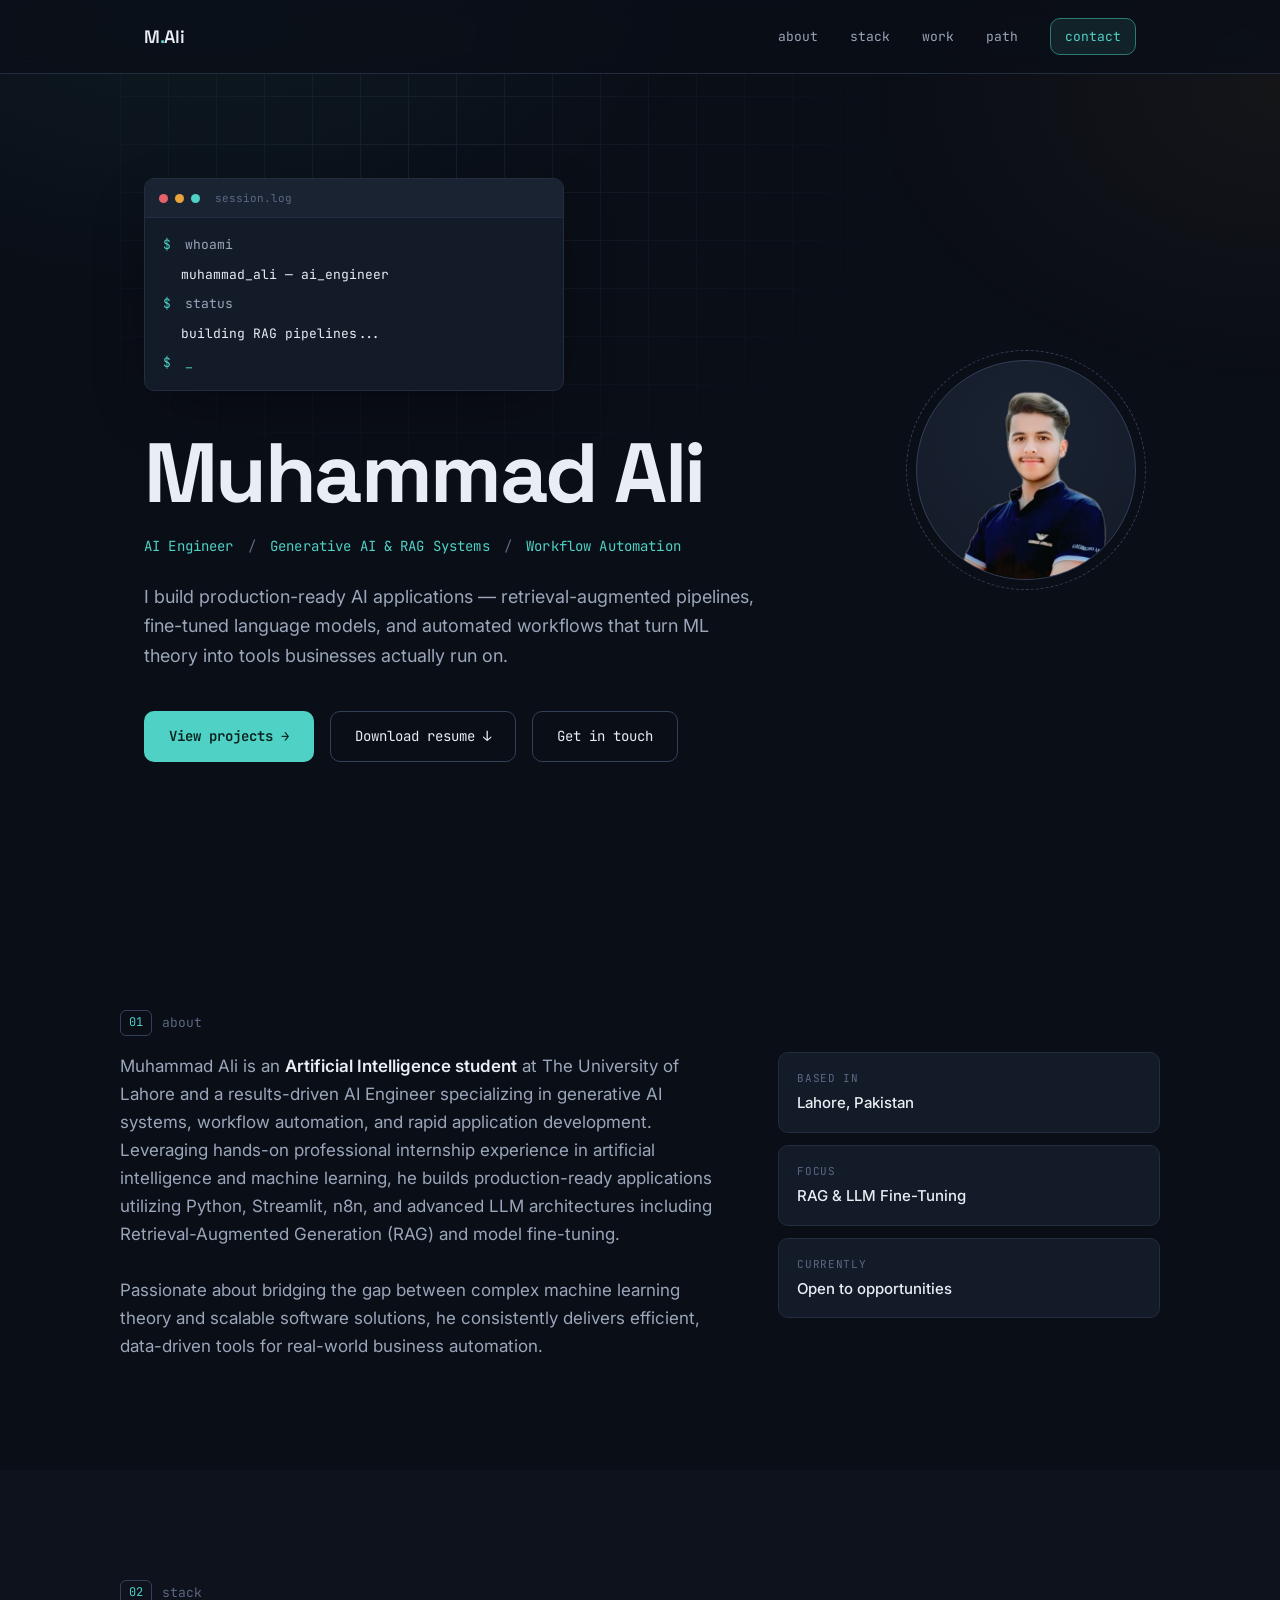
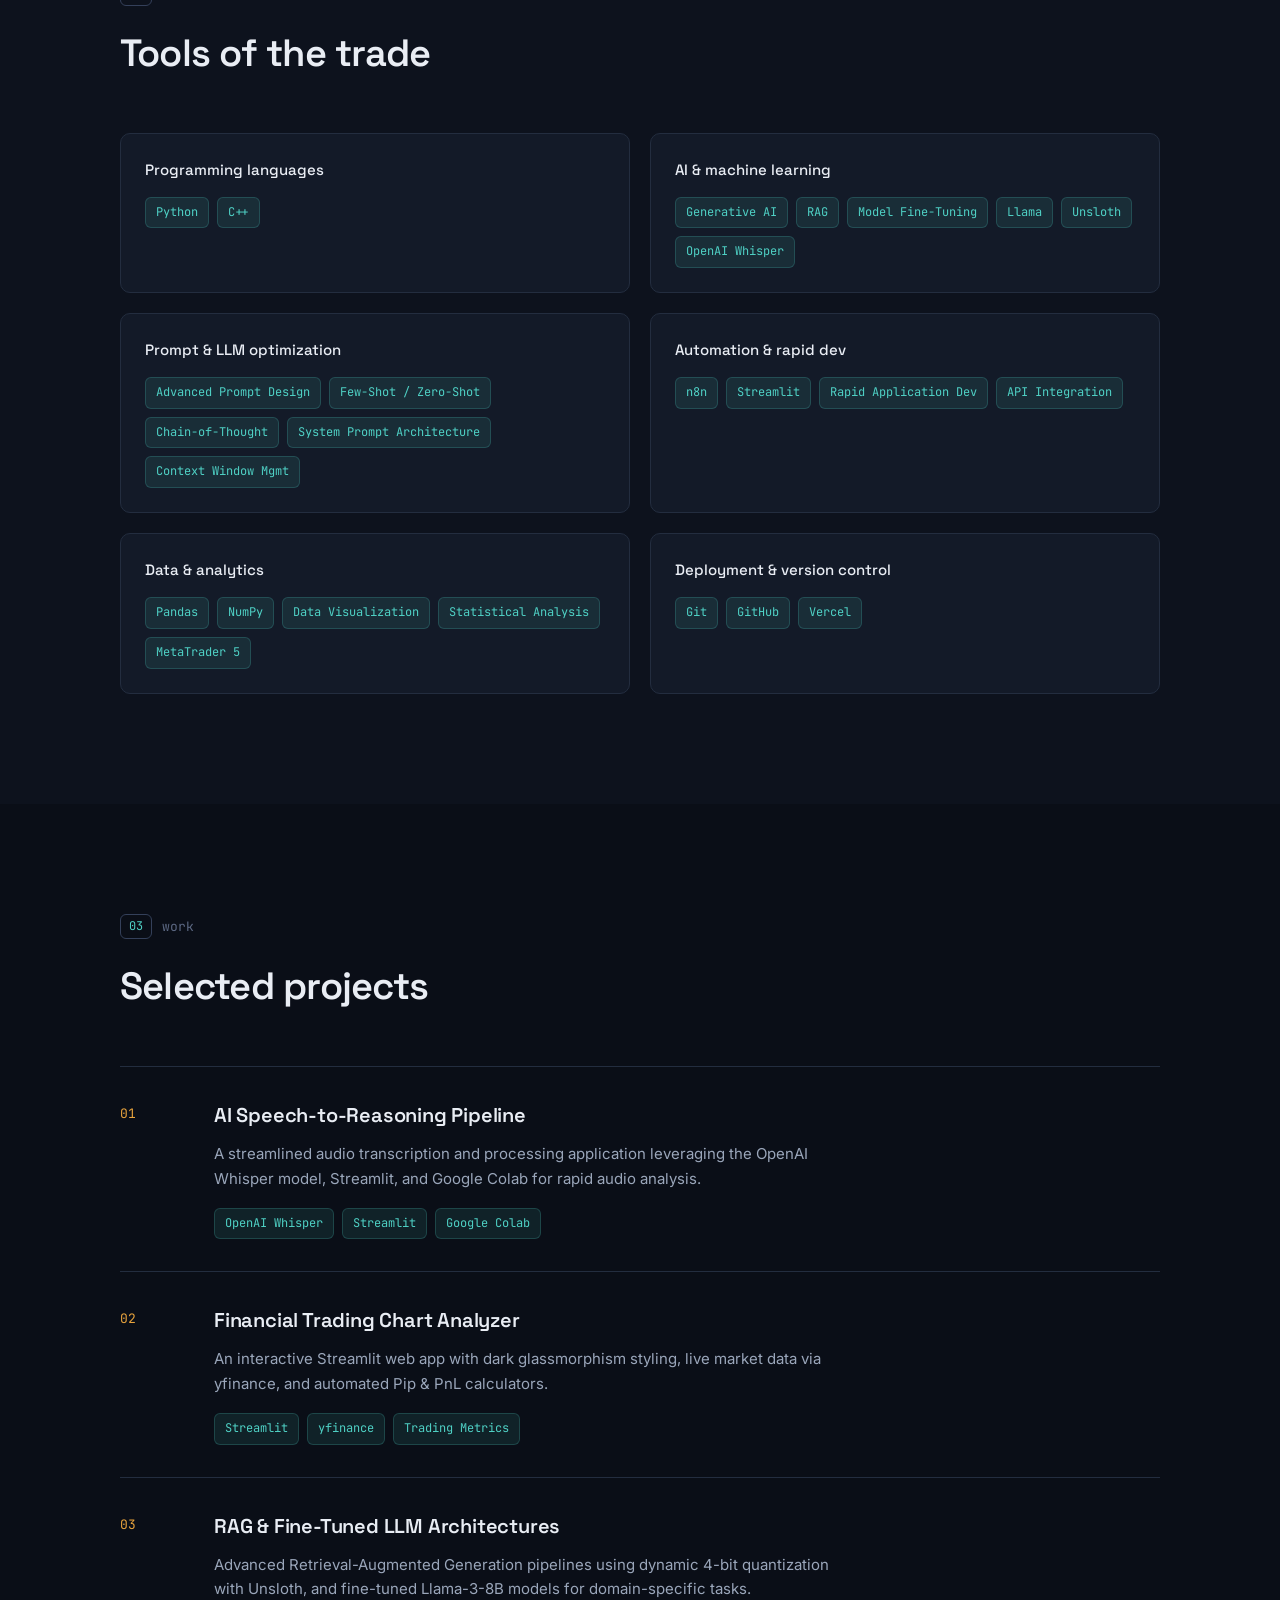
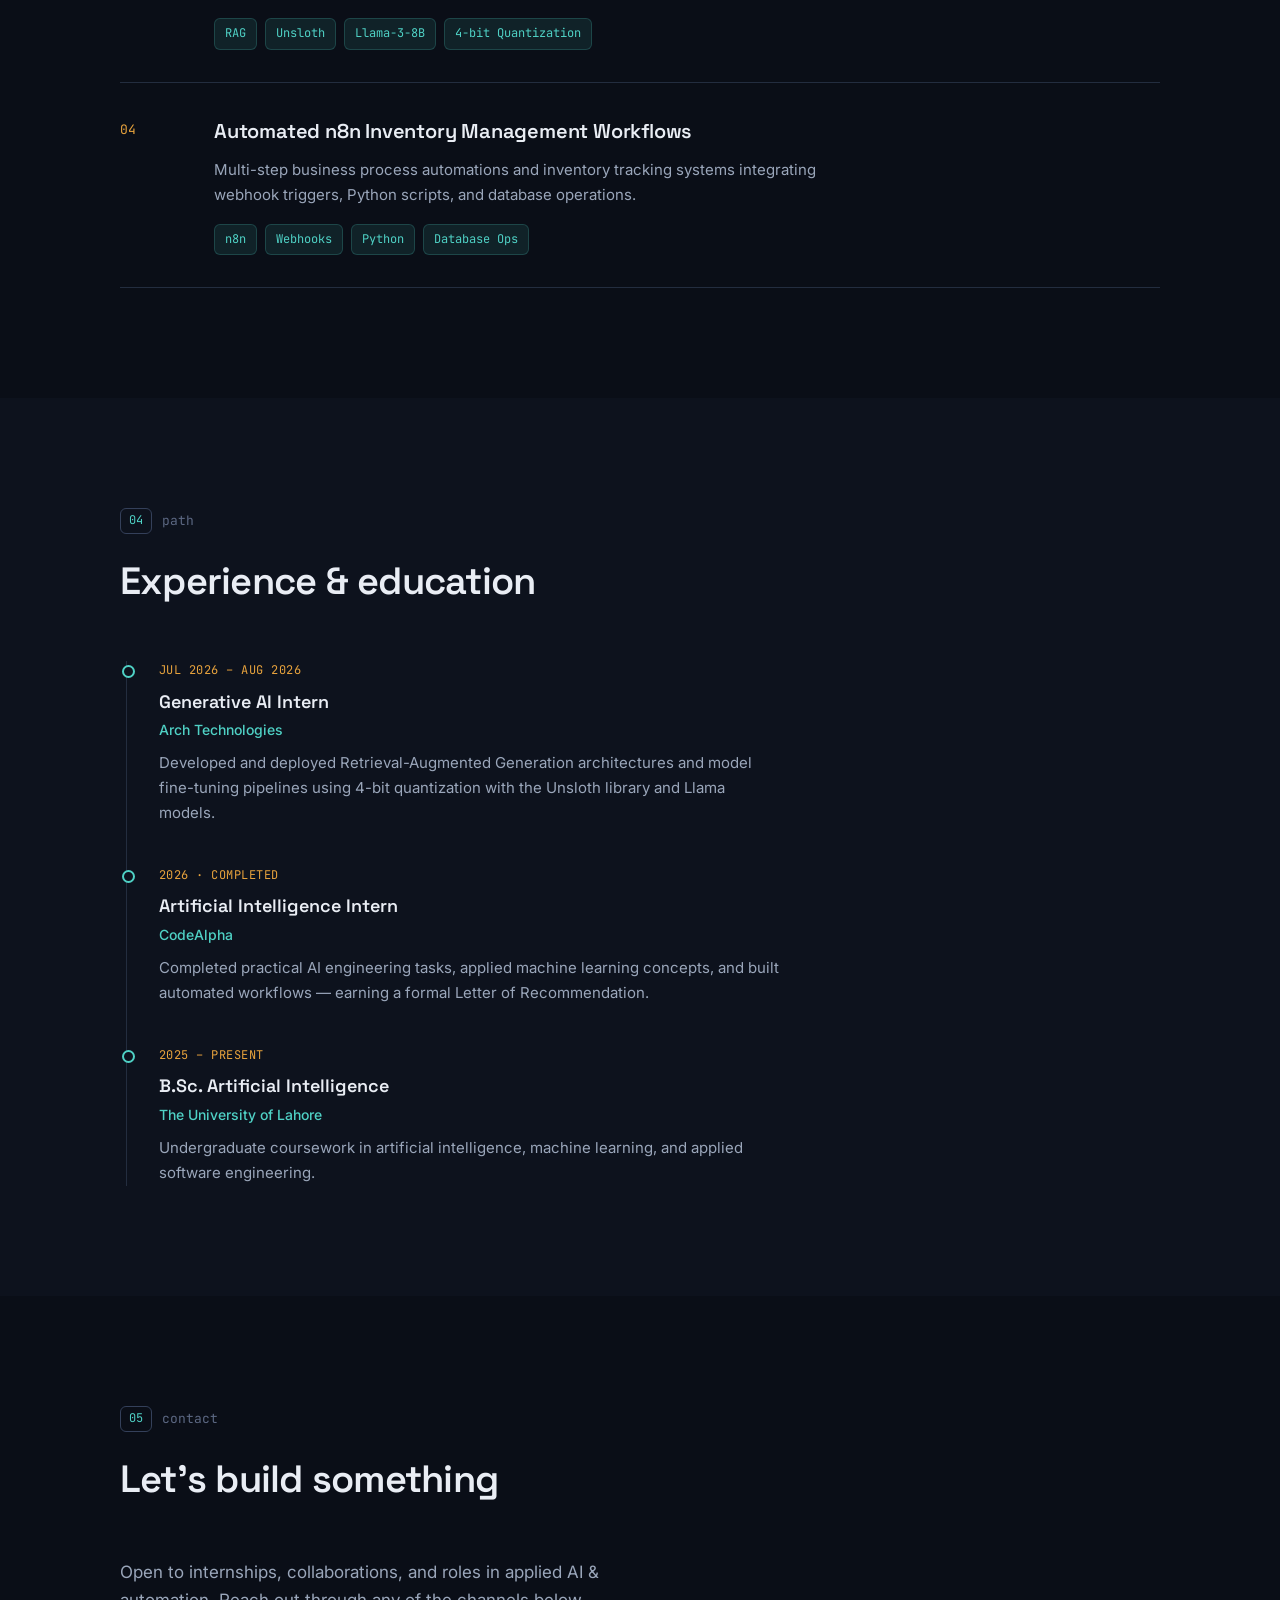
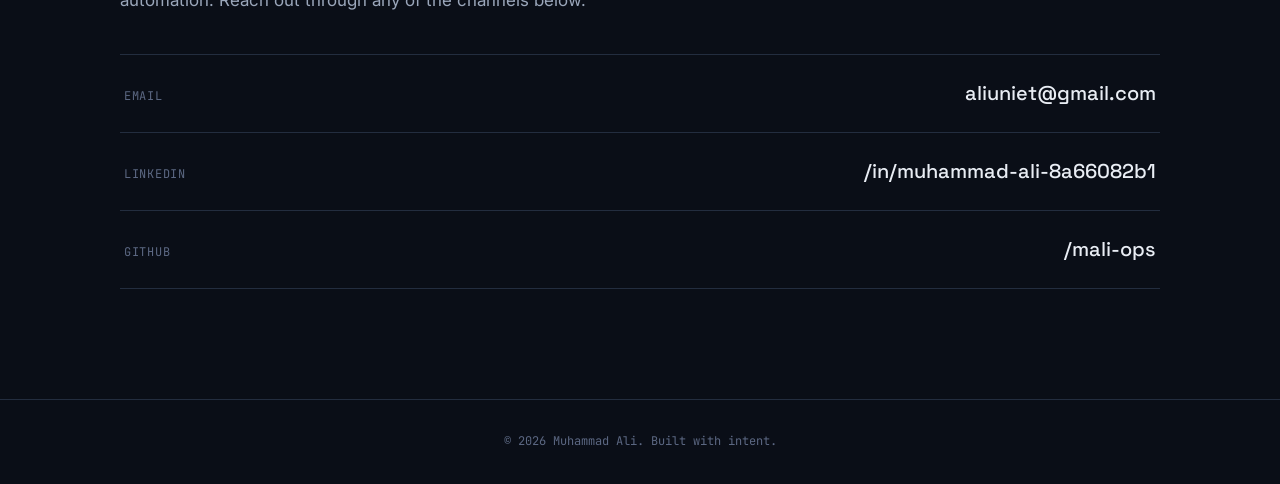
==== index.html @ b1010c7b "Add files via upload" ====
<!DOCTYPE html>
<html lang="en">
<head>
<meta charset="UTF-8">
<meta name="viewport" content="width=device-width, initial-scale=1.0">
<title>Muhammad Ali — AI Engineer</title>
<meta name="description" content="Muhammad Ali — AI Engineer specializing in Generative AI, RAG systems, and workflow automation.">
<link rel="preconnect" href="https://fonts.googleapis.com">
<link rel="preconnect" href="https://fonts.gstatic.com" crossorigin>
<link href="https://fonts.googleapis.com/css2?family=Space+Grotesk:wght@400;500;600;700&family=JetBrains+Mono:wght@400;500;600&family=Inter:wght@400;500;600&display=swap" rel="stylesheet">
<link rel="stylesheet" href="style.css">
</head>
<body>

<div class="grain"></div>

<nav id="navbar">
  <div class="nav-inner">
    <a href="#home" class="nav-logo">M<span class="dot">.</span>Ali</a>
    <div class="nav-links">
      <a href="#about">about</a>
      <a href="#stack">stack</a>
      <a href="#work">work</a>
      <a href="#path">path</a>
      <a href="#contact" class="nav-cta">contact</a>
    </div>
    <button class="nav-toggle" id="navToggle" aria-label="Toggle menu" aria-expanded="false">
      <span></span><span></span><span></span>
    </button>
  </div>
</nav>

<main>

  <!-- HERO -->
  <section id="home" class="hero">
    <div class="hero-grid"></div>
    <div class="hero-inner">
      <div class="hero-top">
        <div class="hero-text">
          <div class="terminal-block">
            <div class="terminal-bar">
              <span class="tdot r"></span><span class="tdot y"></span><span class="tdot g"></span>
              <span class="terminal-title">session.log</span>
            </div>
            <div class="terminal-body">
              <p><span class="prompt">$</span> whoami</p>
              <p class="output">muhammad_ali — ai_engineer</p>
              <p><span class="prompt">$</span> status</p>
              <p class="output typed" id="typedLine"></p>
              <p class="cursor-line"><span class="prompt">$</span> <span class="blink">_</span></p>
            </div>
          </div>

          <h1 class="hero-title">
            Muhammad Ali
          </h1>
          <p class="hero-role">AI Engineer <span class="sep">/</span> Generative AI &amp; RAG Systems <span class="sep">/</span> Workflow Automation</p>
          <p class="hero-desc">I build production-ready AI applications — retrieval-augmented pipelines, fine-tuned language models, and automated workflows that turn ML theory into tools businesses actually run on.</p>

          <div class="hero-actions">
            <a href="#work" class="btn btn-primary">View projects <span class="arrow">→</span></a>
            <a href="assets/resume.pdf" class="btn btn-ghost" download>Download resume <span class="arrow">↓</span></a>
            <a href="#contact" class="btn btn-ghost">Get in touch</a>
          </div>
        </div>

        <div class="hero-photo-wrap">
          <div class="hero-photo">
            <img src="assets/photo.png" alt="Muhammad Ali" onerror="this.parentElement.classList.add('photo-fallback')">
            <span class="initials">MA</span>
          </div>
          <span class="photo-ring"></span>
        </div>
      </div>
    </div>
  </section>

  <!-- ABOUT -->
  <section id="about" class="section">
    <div class="section-inner">
      <div class="eyebrow"><span class="eyebrow-mark">01</span> about</div>
      <div class="about-grid">
        <p class="about-text">
          Muhammad Ali is an <strong>Artificial Intelligence student</strong> at The University of Lahore and a results-driven AI Engineer specializing in generative AI systems, workflow automation, and rapid application development. Leveraging hands-on professional internship experience in artificial intelligence and machine learning, he builds production-ready applications utilizing Python, Streamlit, n8n, and advanced LLM architectures including Retrieval-Augmented Generation (RAG) and model fine-tuning.
          <br><br>
          Passionate about bridging the gap between complex machine learning theory and scalable software solutions, he consistently delivers efficient, data-driven tools for real-world business automation.
        </p>
        <div class="about-meta">
          <div class="meta-card">
            <span class="meta-label">based in</span>
            <span class="meta-value">Lahore, Pakistan</span>
          </div>
          <div class="meta-card">
            <span class="meta-label">focus</span>
            <span class="meta-value">RAG &amp; LLM Fine-Tuning</span>
          </div>
          <div class="meta-card">
            <span class="meta-label">currently</span>
            <span class="meta-value">Open to opportunities</span>
          </div>
        </div>
      </div>
    </div>
  </section>

  <!-- SKILLS / STACK -->
  <section id="stack" class="section alt">
    <div class="section-inner">
      <div class="eyebrow"><span class="eyebrow-mark">02</span> stack</div>
      <h2 class="section-title">Tools of the trade</h2>

      <div class="stack-grid">
        <div class="stack-card">
          <h3>Programming languages</h3>
          <div class="tags">
            <span class="tag">Python</span><span class="tag">C++</span>
          </div>
        </div>

        <div class="stack-card">
          <h3>AI &amp; machine learning</h3>
          <div class="tags">
            <span class="tag">Generative AI</span><span class="tag">RAG</span><span class="tag">Model Fine-Tuning</span><span class="tag">Llama</span><span class="tag">Unsloth</span><span class="tag">OpenAI Whisper</span>
          </div>
        </div>

        <div class="stack-card">
          <h3>Prompt &amp; LLM optimization</h3>
          <div class="tags">
            <span class="tag">Advanced Prompt Design</span><span class="tag">Few-Shot / Zero-Shot</span><span class="tag">Chain-of-Thought</span><span class="tag">System Prompt Architecture</span><span class="tag">Context Window Mgmt</span>
          </div>
        </div>

        <div class="stack-card">
          <h3>Automation &amp; rapid dev</h3>
          <div class="tags">
            <span class="tag">n8n</span><span class="tag">Streamlit</span><span class="tag">Rapid Application Dev</span><span class="tag">API Integration</span>
          </div>
        </div>

        <div class="stack-card">
          <h3>Data &amp; analytics</h3>
          <div class="tags">
            <span class="tag">Pandas</span><span class="tag">NumPy</span><span class="tag">Data Visualization</span><span class="tag">Statistical Analysis</span><span class="tag">MetaTrader 5</span>
          </div>
        </div>

        <div class="stack-card">
          <h3>Deployment &amp; version control</h3>
          <div class="tags">
            <span class="tag">Git</span><span class="tag">GitHub</span><span class="tag">Vercel</span>
          </div>
        </div>
      </div>
    </div>
  </section>

  <!-- PROJECTS -->
  <section id="work" class="section">
    <div class="section-inner">
      <div class="eyebrow"><span class="eyebrow-mark">03</span> work</div>
      <h2 class="section-title">Selected projects</h2>

      <div class="project-list">

        <article class="project-card">
          <div class="project-index">01</div>
          <div class="project-body">
            <h3>AI Speech-to-Reasoning Pipeline</h3>
            <p>A streamlined audio transcription and processing application leveraging the OpenAI Whisper model, Streamlit, and Google Colab for rapid audio analysis.</p>
            <div class="tags">
              <span class="tag">OpenAI Whisper</span><span class="tag">Streamlit</span><span class="tag">Google Colab</span>
            </div>
          </div>
        </article>

        <article class="project-card">
          <div class="project-index">02</div>
          <div class="project-body">
            <h3>Financial Trading Chart Analyzer</h3>
            <p>An interactive Streamlit web app with dark glassmorphism styling, live market data via yfinance, and automated Pip &amp; PnL calculators.</p>
            <div class="tags">
              <span class="tag">Streamlit</span><span class="tag">yfinance</span><span class="tag">Trading Metrics</span>
            </div>
          </div>
        </article>

        <article class="project-card">
          <div class="project-index">03</div>
          <div class="project-body">
            <h3>RAG &amp; Fine-Tuned LLM Architectures</h3>
            <p>Advanced Retrieval-Augmented Generation pipelines using dynamic 4-bit quantization with Unsloth, and fine-tuned Llama-3-8B models for domain-specific tasks.</p>
            <div class="tags">
              <span class="tag">RAG</span><span class="tag">Unsloth</span><span class="tag">Llama-3-8B</span><span class="tag">4-bit Quantization</span>
            </div>
          </div>
        </article>

        <article class="project-card">
          <div class="project-index">04</div>
          <div class="project-body">
            <h3>Automated n8n Inventory Management Workflows</h3>
            <p>Multi-step business process automations and inventory tracking systems integrating webhook triggers, Python scripts, and database operations.</p>
            <div class="tags">
              <span class="tag">n8n</span><span class="tag">Webhooks</span><span class="tag">Python</span><span class="tag">Database Ops</span>
            </div>
          </div>
        </article>

      </div>
    </div>
  </section>

  <!-- EXPERIENCE + EDUCATION -->
  <section id="path" class="section alt">
    <div class="section-inner">
      <div class="eyebrow"><span class="eyebrow-mark">04</span> path</div>
      <h2 class="section-title">Experience &amp; education</h2>

      <div class="timeline">

        <div class="timeline-item">
          <div class="timeline-date">Jul 2026 – Aug 2026</div>
          <div class="timeline-content">
            <h3>Generative AI Intern</h3>
            <p class="timeline-org">Arch Technologies</p>
            <p>Developed and deployed Retrieval-Augmented Generation architectures and model fine-tuning pipelines using 4-bit quantization with the Unsloth library and Llama models.</p>
          </div>
        </div>

        <div class="timeline-item">
          <div class="timeline-date">2026 · Completed</div>
          <div class="timeline-content">
            <h3>Artificial Intelligence Intern</h3>
            <p class="timeline-org">CodeAlpha</p>
            <p>Completed practical AI engineering tasks, applied machine learning concepts, and built automated workflows — earning a formal Letter of Recommendation.</p>
          </div>
        </div>

        <div class="timeline-item">
          <div class="timeline-date">2025 – Present</div>
          <div class="timeline-content">
            <h3>B.Sc. Artificial Intelligence</h3>
            <p class="timeline-org">The University of Lahore</p>
            <p>Undergraduate coursework in artificial intelligence, machine learning, and applied software engineering.</p>
          </div>
        </div>

      </div>
    </div>
  </section>

  <!-- CONTACT -->
  <section id="contact" class="section contact-section">
    <div class="section-inner">
      <div class="eyebrow"><span class="eyebrow-mark">05</span> contact</div>
      <h2 class="section-title">Let's build something</h2>
      <p class="contact-desc">Open to internships, collaborations, and roles in applied AI &amp; automation. Reach out through any of the channels below.</p>

      <div class="contact-links">
        <a href="mailto:aliuniet@gmail.com" class="contact-link">
          <span class="contact-label">email</span>
          <span class="contact-value">aliuniet@gmail.com</span>
        </a>
        <a href="https://www.linkedin.com/in/muhammad-ali-8a66082b1" target="_blank" rel="noopener" class="contact-link">
          <span class="contact-label">linkedin</span>
          <span class="contact-value">/in/muhammad-ali-8a66082b1</span>
        </a>
        <a href="https://github.com/mali-ops" target="_blank" rel="noopener" class="contact-link">
          <span class="contact-label">github</span>
          <span class="contact-value">/mali-ops</span>
        </a>
      </div>
    </div>
  </section>

</main>

<footer>
  <p>&copy; <span id="year"></span> Muhammad Ali. Built with intent.</p>
</footer>

<script src="script.js"></script>
</body>
</html>
---- style.css ----
/* ============================================
   TOKENS
   ============================================ */
:root {
  --bg: #0A0E17;
  --bg-alt: #0D121D;
  --surface: #131A28;
  --surface-2: #1A2332;
  --border: #232D3F;
  --border-strong: #34405A;

  --text-primary: #E9EDF4;
  --text-secondary: #9AA6BA;
  --text-muted: #5C6883;

  --accent: #4FD1C5;
  --accent-dim: #2C7A72;
  --accent-soft: rgba(79, 209, 197, 0.1);

  --warm: #E8A33D;
  --warm-soft: rgba(232, 163, 61, 0.12);

  --font-display: 'Space Grotesk', sans-serif;
  --font-body: 'Inter', sans-serif;
  --font-mono: 'JetBrains Mono', monospace;

  --radius: 10px;
  --max-width: 1040px;
}

* { margin: 0; padding: 0; box-sizing: border-box; }

html { scroll-behavior: smooth; }

section[id], .hero { scroll-margin-top: 84px; }

body {
  background: var(--bg);
  color: var(--text-primary);
  font-family: var(--font-body);
  font-size: 16px;
  line-height: 1.65;
  -webkit-font-smoothing: antialiased;
  overflow-x: hidden;
}

@media (prefers-reduced-motion: reduce) {
  html { scroll-behavior: auto; }
  * { animation-duration: 0.01ms !important; animation-iteration-count: 1 !important; transition-duration: 0.01ms !important; }
}

a { color: inherit; text-decoration: none; }

::selection { background: var(--accent); color: var(--bg); }

/* subtle grain / vignette */
.grain {
  position: fixed; inset: 0; z-index: 0; pointer-events: none;
  background:
    radial-gradient(ellipse 900px 600px at 15% -5%, rgba(79,209,197,0.07), transparent 60%),
    radial-gradient(ellipse 700px 500px at 100% 10%, rgba(232,163,61,0.05), transparent 60%);
}

/* ============================================
   NAV
   ============================================ */
#navbar {
  position: fixed; top: 0; left: 0; right: 0; z-index: 100;
  background: rgba(10, 14, 23, 0.75);
  backdrop-filter: blur(10px);
  border-bottom: 1px solid var(--border);
}

.nav-inner {
  max-width: var(--max-width);
  margin: 0 auto;
  padding: 18px 24px;
  display: flex; align-items: center; justify-content: space-between;
}

.nav-logo {
  font-family: var(--font-display);
  font-weight: 600;
  font-size: 18px;
  letter-spacing: -0.02em;
}
.nav-logo .dot { color: var(--accent); }

.nav-links { display: flex; align-items: center; gap: 32px; }
.nav-links a {
  font-family: var(--font-mono);
  font-size: 13px;
  color: var(--text-secondary);
  transition: color 0.2s ease;
  position: relative;
}
.nav-links a:hover { color: var(--text-primary); }
.nav-links a:not(.nav-cta)::after {
  content: ''; position: absolute; bottom: -4px; left: 0; width: 0; height: 1px;
  background: var(--accent); transition: width 0.25s ease;
}
.nav-links a:not(.nav-cta):hover::after { width: 100%; }

.nav-cta {
  color: var(--accent) !important;
  border: 1px solid var(--accent-dim);
  padding: 7px 14px;
  border-radius: var(--radius);
  background: var(--accent-soft);
}
.nav-cta:hover { background: rgba(79,209,197,0.18); }

.nav-toggle { display: none; flex-direction: column; gap: 5px; background: none; border: none; cursor: pointer; padding: 4px; }
.nav-toggle span { width: 22px; height: 2px; background: var(--text-primary); border-radius: 2px; }

/* ============================================
   HERO
   ============================================ */
.hero {
  position: relative;
  min-height: 100vh;
  display: flex; flex-direction: column; justify-content: center;
  padding: 140px 24px 100px;
  max-width: var(--max-width);
  margin: 0 auto;
}

.hero-grid {
  position: absolute; inset: 0; z-index: -1;
  background-image:
    linear-gradient(var(--border) 1px, transparent 1px),
    linear-gradient(90deg, var(--border) 1px, transparent 1px);
  background-size: 48px 48px;
  mask-image: radial-gradient(ellipse 700px 500px at 30% 20%, black, transparent 70%);
  opacity: 0.5;
}

.hero-inner { position: relative; z-index: 1; }

.hero-top {
  display: grid;
  grid-template-columns: 1fr auto;
  gap: 48px;
  align-items: center;
}

.hero-photo-wrap {
  position: relative;
  width: 220px;
  height: 220px;
  justify-self: center;
  flex-shrink: 0;
}

.hero-photo {
  width: 100%; height: 100%;
  border-radius: 50%;
  overflow: hidden;
  background: radial-gradient(circle at 50% 35%, var(--surface-2), var(--surface));
  border: 1px solid var(--border-strong);
  position: relative;
  z-index: 1;
}

.hero-photo img {
  width: 100%; height: 100%;
  object-fit: cover;
  object-position: 50% 22%;
  display: block;
}

.hero-photo .initials {
  display: none;
  position: absolute; inset: 0;
  align-items: center; justify-content: center;
  font-family: var(--font-display);
  font-size: 56px;
  font-weight: 600;
  color: var(--accent);
  background: var(--surface-2);
}
.hero-photo.photo-fallback img { display: none; }
.hero-photo.photo-fallback .initials { display: flex; }

.photo-ring {
  position: absolute;
  inset: -10px;
  border-radius: 50%;
  border: 1px dashed var(--border-strong);
  z-index: 0;
}

.terminal-block {
  max-width: 420px;
  background: var(--surface);
  border: 1px solid var(--border);
  border-radius: var(--radius);
  overflow: hidden;
  margin-bottom: 40px;
  box-shadow: 0 20px 60px -20px rgba(0,0,0,0.5);
}

.terminal-bar {
  display: flex; align-items: center; gap: 7px;
  padding: 10px 14px;
  background: var(--surface-2);
  border-bottom: 1px solid var(--border);
}
.tdot { width: 9px; height: 9px; border-radius: 50%; display: inline-block; }
.tdot.r { background: #E5626B; }
.tdot.y { background: #E8A33D; }
.tdot.g { background: #4FD1C5; }
.terminal-title {
  font-family: var(--font-mono); font-size: 11px; color: var(--text-muted);
  margin-left: 8px;
}

.terminal-body { padding: 16px 18px; font-family: var(--font-mono); font-size: 13px; }
.terminal-body p { margin-bottom: 8px; color: var(--text-secondary); }
.terminal-body .prompt { color: var(--accent); margin-right: 6px; }
.terminal-body .output { color: var(--text-primary); padding-left: 18px; }
.cursor-line { margin-bottom: 0 !important; }
.blink { animation: blink 1s step-end infinite; color: var(--accent); }
@keyframes blink { 50% { opacity: 0; } }

.hero-title {
  font-family: var(--font-display);
  font-weight: 700;
  font-size: clamp(48px, 8vw, 84px);
  line-height: 1;
  letter-spacing: -0.03em;
  margin-bottom: 20px;
}

.hero-role {
  font-family: var(--font-mono);
  font-size: 14px;
  color: var(--accent);
  margin-bottom: 24px;
  letter-spacing: 0.01em;
}
.hero-role .sep { color: var(--text-muted); margin: 0 6px; }

.hero-desc {
  max-width: 620px;
  font-size: 18px;
  color: var(--text-secondary);
  margin-bottom: 40px;
}

.hero-actions { display: flex; gap: 16px; flex-wrap: wrap; }

.btn {
  display: inline-flex; align-items: center; gap: 8px;
  font-family: var(--font-mono);
  font-size: 14px;
  padding: 13px 24px;
  border-radius: var(--radius);
  transition: all 0.2s ease;
  border: 1px solid transparent;
}
.btn-primary {
  background: var(--accent);
  color: #08211D;
  font-weight: 600;
}
.btn-primary:hover { background: #6EE0D5; transform: translateY(-1px); }
.btn-primary .arrow { transition: transform 0.2s ease; }
.btn-primary:hover .arrow { transform: translateX(3px); }

.btn-ghost {
  border-color: var(--border-strong);
  color: var(--text-primary);
}
.btn-ghost:hover { border-color: var(--accent-dim); background: var(--accent-soft); }

/* ============================================
   SECTIONS (shared)
   ============================================ */
.section { padding: 110px 24px; position: relative; z-index: 1; }
.section.alt { background: var(--bg-alt); }
.section-inner { max-width: var(--max-width); margin: 0 auto; }

.eyebrow {
  display: flex; align-items: center; gap: 10px;
  font-family: var(--font-mono);
  font-size: 13px;
  color: var(--text-muted);
  text-transform: lowercase;
  margin-bottom: 16px;
}
.eyebrow-mark {
  color: var(--accent);
  border: 1px solid var(--border-strong);
  padding: 2px 8px;
  border-radius: 6px;
  font-size: 12px;
}

.section-title {
  font-family: var(--font-display);
  font-weight: 600;
  font-size: clamp(28px, 4vw, 38px);
  letter-spacing: -0.02em;
  margin-bottom: 48px;
}

/* ============================================
   ABOUT
   ============================================ */
.about-grid {
  display: grid;
  grid-template-columns: 1.6fr 1fr;
  gap: 48px;
  align-items: start;
}

.about-text { font-size: 17px; color: var(--text-secondary); }
.about-text strong { color: var(--text-primary); font-weight: 600; }

.about-meta { display: flex; flex-direction: column; gap: 12px; }
.meta-card {
  background: var(--surface);
  border: 1px solid var(--border);
  border-radius: var(--radius);
  padding: 16px 18px;
  display: flex; flex-direction: column; gap: 4px;
}
.meta-label {
  font-family: var(--font-mono);
  font-size: 11px;
  color: var(--text-muted);
  text-transform: uppercase;
  letter-spacing: 0.06em;
}
.meta-value { font-size: 15px; font-weight: 500; color: var(--text-primary); }

/* ============================================
   STACK
   ============================================ */
.stack-grid {
  display: grid;
  grid-template-columns: repeat(2, 1fr);
  gap: 20px;
}

.stack-card {
  background: var(--surface);
  border: 1px solid var(--border);
  border-radius: var(--radius);
  padding: 24px;
  transition: border-color 0.2s ease;
}
.stack-card:hover { border-color: var(--border-strong); }

.stack-card h3 {
  font-family: var(--font-display);
  font-size: 15px;
  font-weight: 500;
  color: var(--text-primary);
  margin-bottom: 14px;
}

.tags { display: flex; flex-wrap: wrap; gap: 8px; }
.tag {
  font-family: var(--font-mono);
  font-size: 12px;
  color: var(--accent);
  background: var(--accent-soft);
  border: 1px solid rgba(79,209,197,0.2);
  padding: 5px 10px;
  border-radius: 6px;
}

/* ============================================
   PROJECTS
   ============================================ */
.project-list { display: flex; flex-direction: column; }

.project-card {
  display: grid;
  grid-template-columns: 70px 1fr;
  gap: 24px;
  padding: 32px 0;
  border-top: 1px solid var(--border);
  transition: padding-left 0.25s ease;
}
.project-card:last-child { border-bottom: 1px solid var(--border); }
.project-card:hover { padding-left: 8px; }

.project-index {
  font-family: var(--font-mono);
  font-size: 13px;
  color: var(--warm);
  padding-top: 4px;
}

.project-body h3 {
  font-family: var(--font-display);
  font-size: 20px;
  font-weight: 600;
  margin-bottom: 10px;
  letter-spacing: -0.01em;
}

.project-body p {
  color: var(--text-secondary);
  font-size: 15px;
  margin-bottom: 16px;
  max-width: 640px;
}

/* ============================================
   TIMELINE
   ============================================ */
.timeline { display: flex; flex-direction: column; gap: 0; border-left: 1px solid var(--border); margin-left: 6px; }

.timeline-item {
  position: relative;
  padding: 0 0 40px 32px;
}
.timeline-item:last-child { padding-bottom: 0; }

.timeline-item::before {
  content: '';
  position: absolute;
  left: -5px; top: 4px;
  width: 9px; height: 9px;
  border-radius: 50%;
  background: var(--bg-alt);
  border: 2px solid var(--accent);
}

.timeline-date {
  font-family: var(--font-mono);
  font-size: 12px;
  color: var(--warm);
  margin-bottom: 6px;
  text-transform: uppercase;
  letter-spacing: 0.04em;
}

.timeline-content h3 {
  font-family: var(--font-display);
  font-size: 18px;
  font-weight: 600;
  margin-bottom: 2px;
}

.timeline-org {
  font-size: 14px;
  color: var(--accent);
  margin-bottom: 10px;
  font-weight: 500;
}

.timeline-content p:not(.timeline-org) {
  color: var(--text-secondary);
  font-size: 15px;
  max-width: 620px;
}

/* ============================================
   CONTACT
   ============================================ */
.contact-section { text-align: left; }
.contact-desc {
  color: var(--text-secondary);
  font-size: 17px;
  max-width: 560px;
  margin-bottom: 40px;
}

.contact-links { display: flex; flex-direction: column; gap: 0; }

.contact-link {
  display: flex; align-items: baseline; justify-content: space-between;
  padding: 22px 4px;
  border-top: 1px solid var(--border);
  transition: all 0.2s ease;
}
.contact-links .contact-link:last-child { border-bottom: 1px solid var(--border); }

.contact-link:hover { padding-left: 14px; border-color: var(--border-strong); }
.contact-link:hover .contact-value { color: var(--accent); }

.contact-label {
  font-family: var(--font-mono);
  font-size: 12px;
  color: var(--text-muted);
  text-transform: uppercase;
  letter-spacing: 0.06em;
  width: 100px;
  flex-shrink: 0;
}

.contact-value {
  font-family: var(--font-display);
  font-size: 20px;
  font-weight: 500;
  color: var(--text-primary);
  transition: color 0.2s ease;
}

/* ============================================
   FOOTER
   ============================================ */
footer {
  padding: 32px 24px;
  text-align: center;
  border-top: 1px solid var(--border);
  font-family: var(--font-mono);
  font-size: 12px;
  color: var(--text-muted);
}

/* ============================================
   RESPONSIVE
   ============================================ */
@media (max-width: 780px) {
  .nav-links { display: none; }
  .nav-toggle { display: flex; }

  .nav-links.open {
    display: flex;
    position: absolute;
    top: 100%; left: 0; right: 0;
    flex-direction: column;
    background: var(--bg-alt);
    border-bottom: 1px solid var(--border);
    padding: 20px 24px;
    gap: 18px;
  }

  .about-grid { grid-template-columns: 1fr; }
  .stack-grid { grid-template-columns: 1fr; }
  .project-card { grid-template-columns: 1fr; gap: 8px; }
  .hero { padding-top: 120px; }
  .contact-link { flex-direction: column; gap: 4px; }
  .hero-top { grid-template-columns: 1fr; }
  .hero-photo-wrap { width: 160px; height: 160px; justify-self: start; order: -1; margin-bottom: 8px; }
}

/* focus visibility */
a:focus-visible, button:focus-visible {
  outline: 2px solid var(--accent);
  outline-offset: 3px;
}
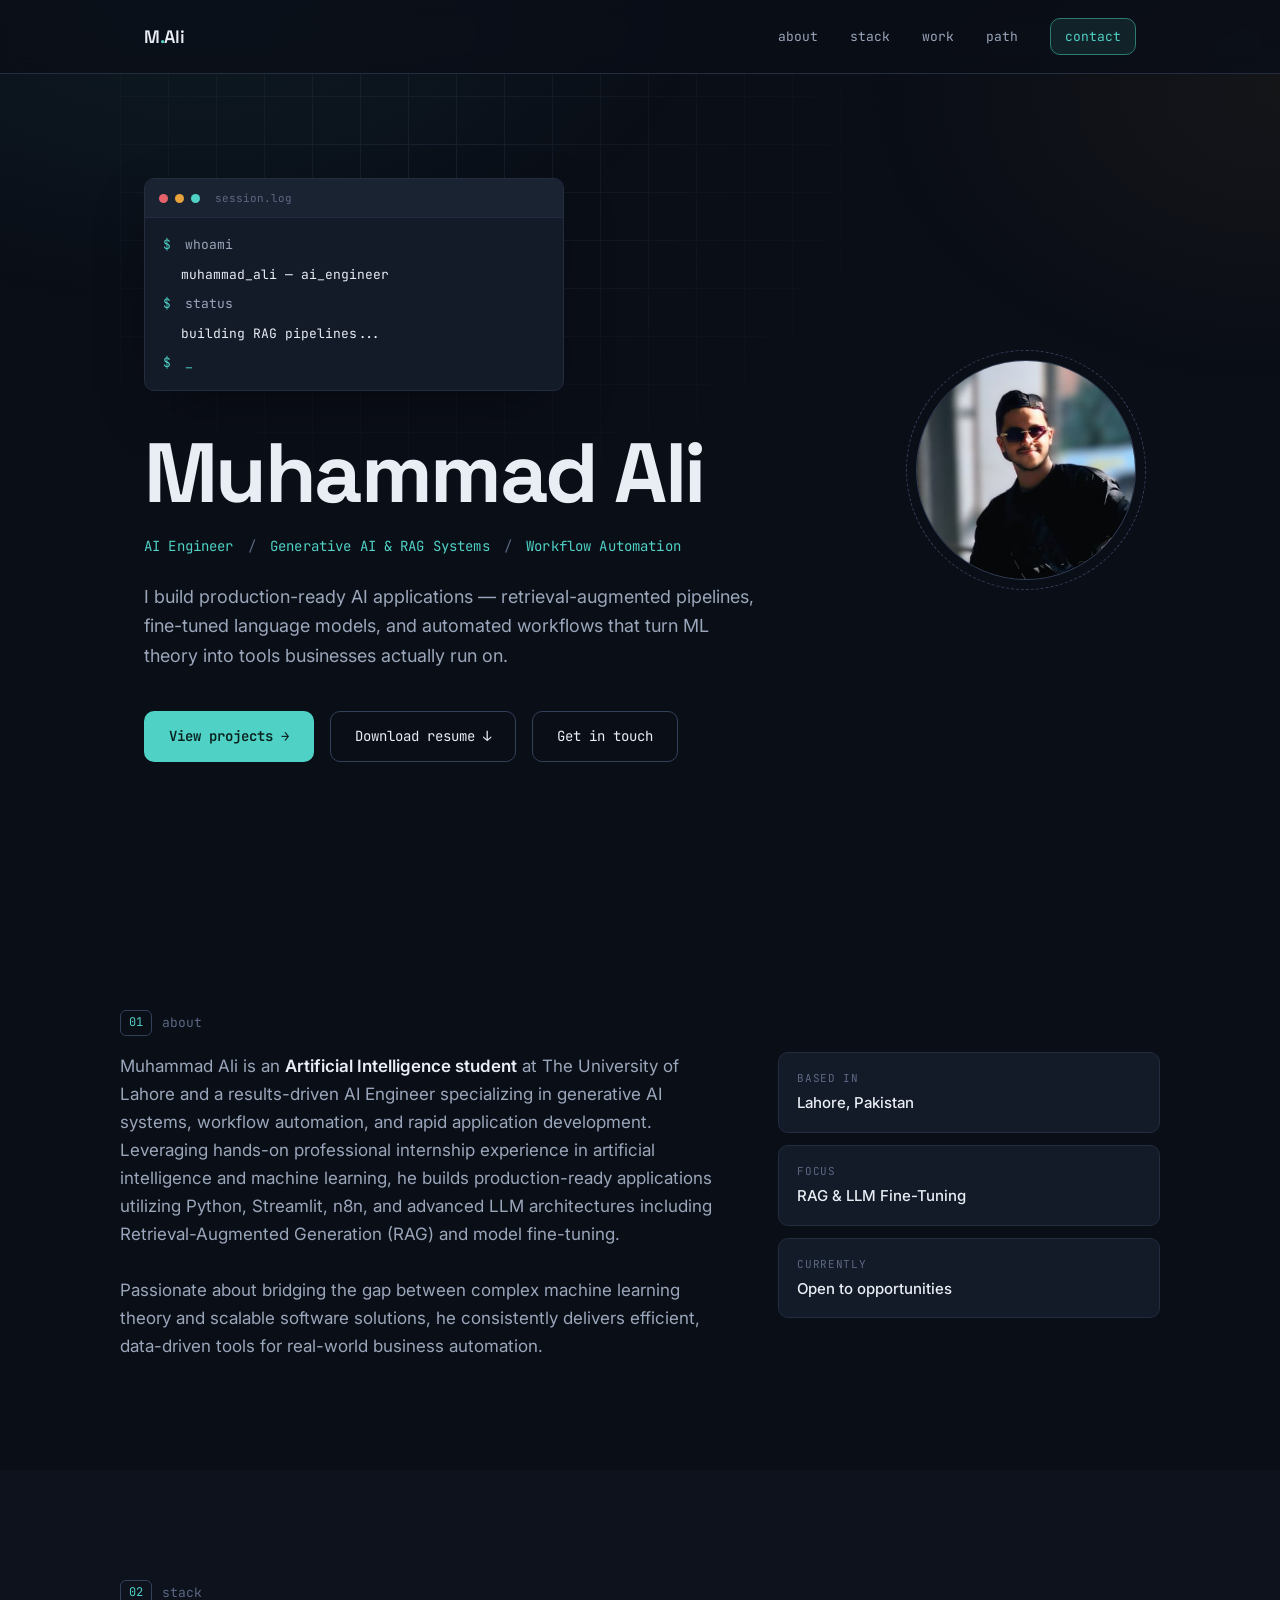
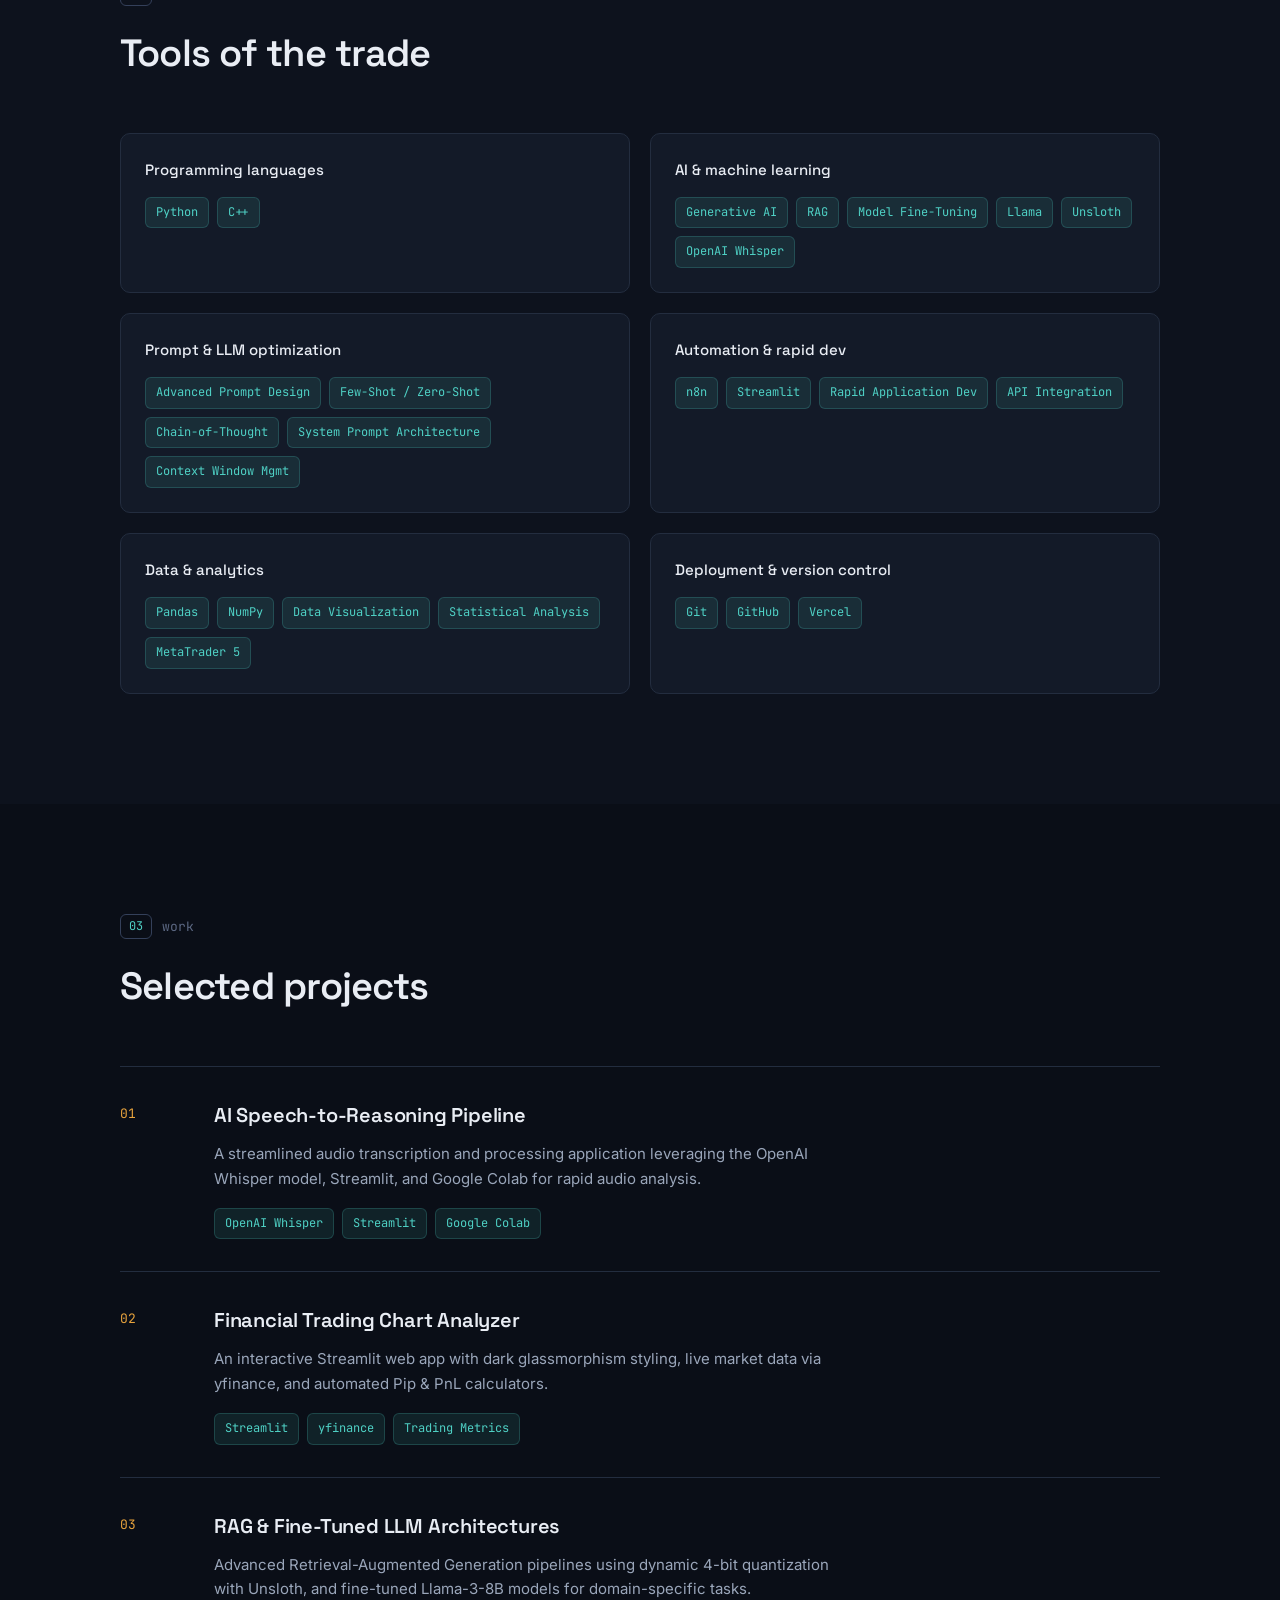
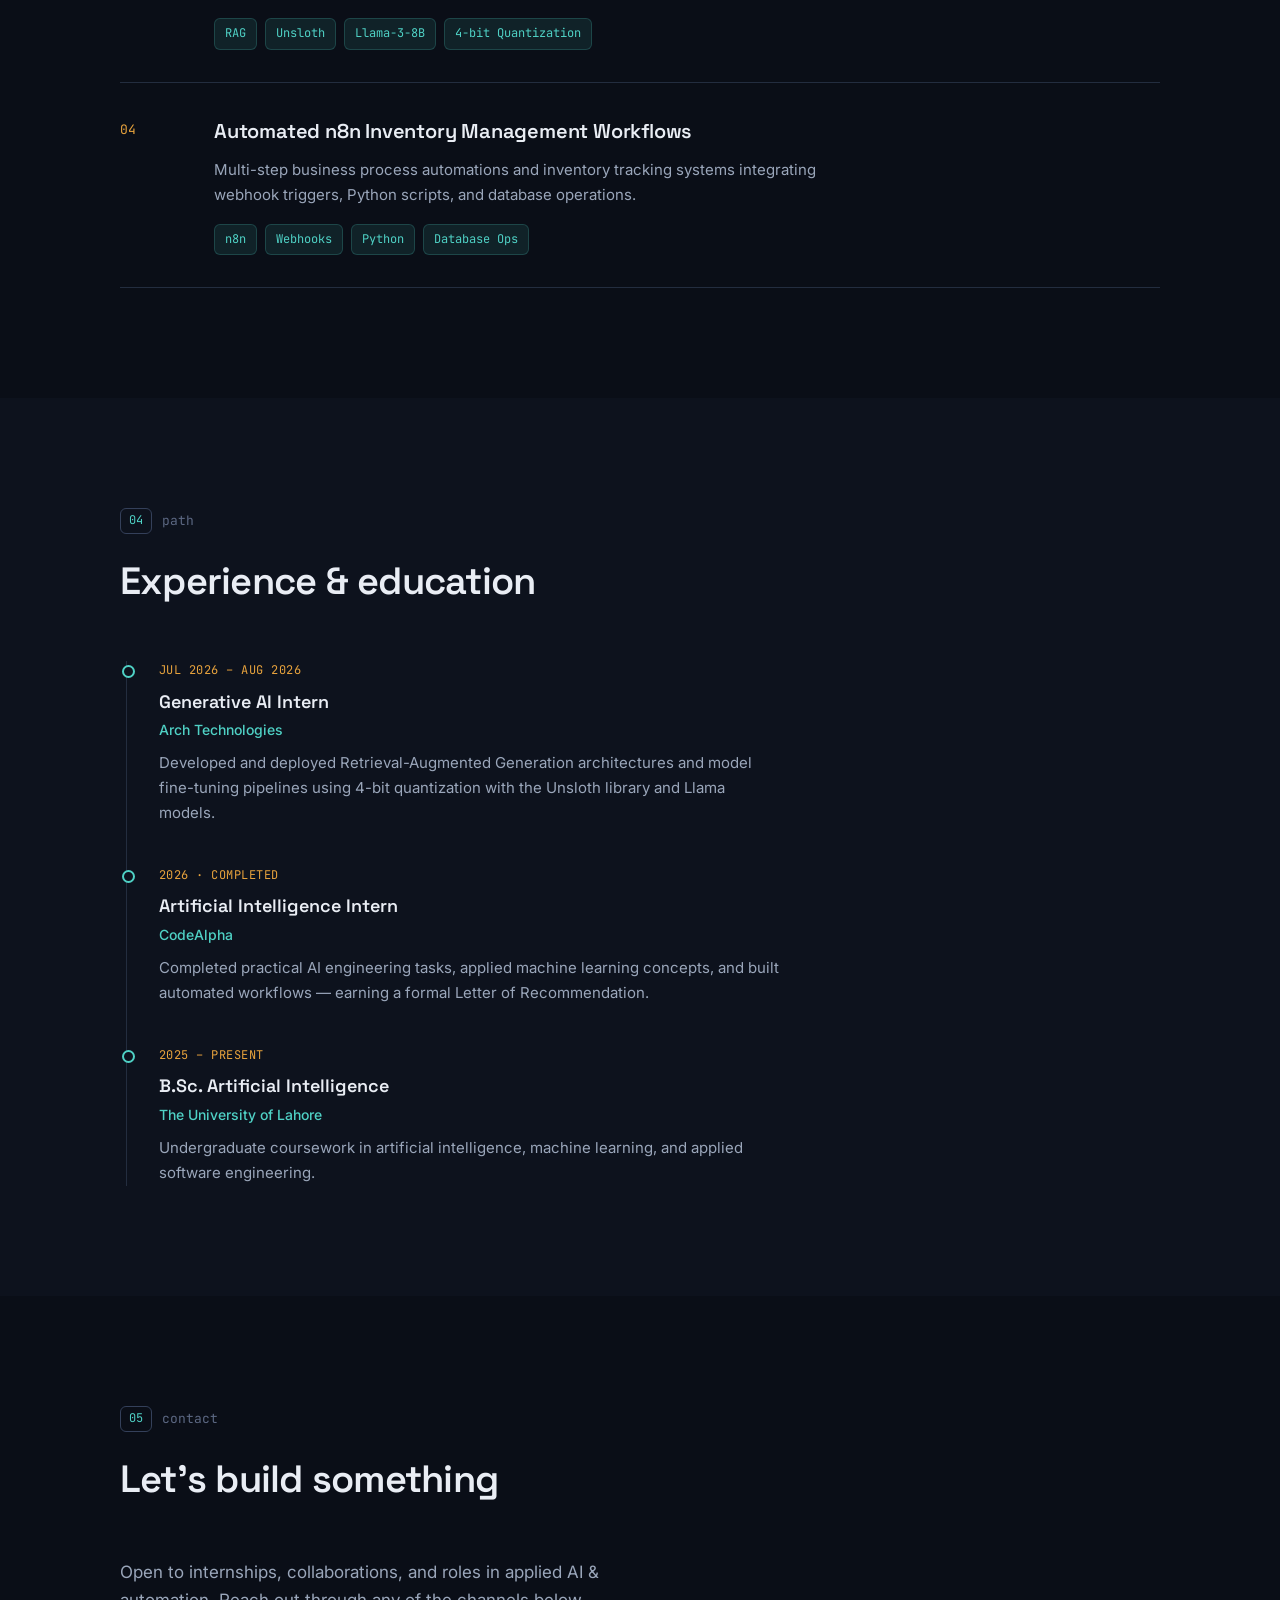
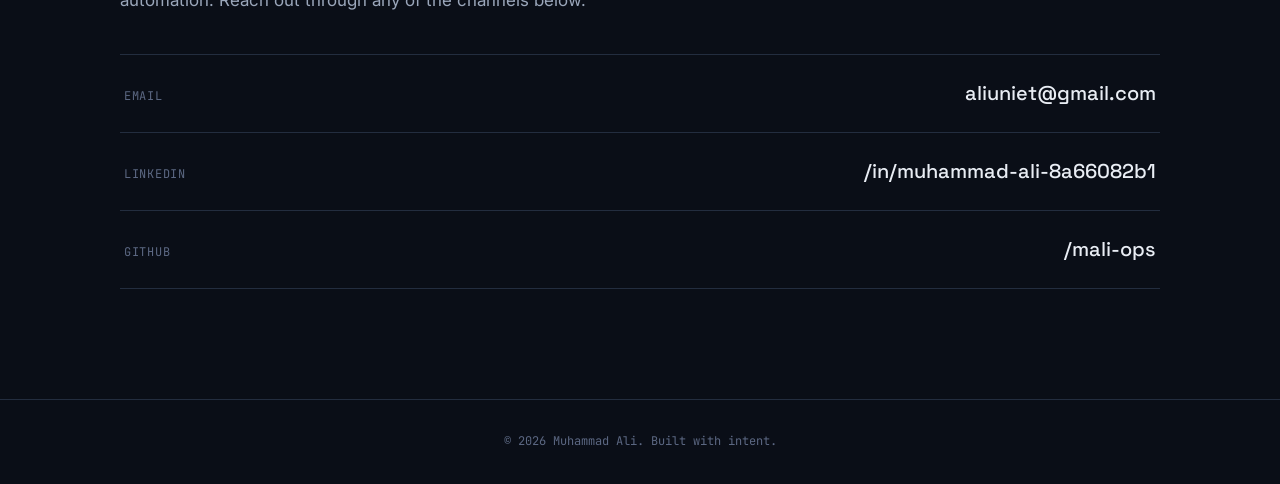
==== commit 1b85150a: "Rename index_1.html to index.html" ====
--- a/index.html
+++ b/index.html
@@ -67,7 +67,7 @@
 
         <div class="hero-photo-wrap">
           <div class="hero-photo">
-            <img src="assets/photo.png" alt="Muhammad Ali" onerror="this.parentElement.classList.add('photo-fallback')">
+            <img src="assets/photo.jpg" alt="Muhammad Ali" onerror="this.parentElement.classList.add('photo-fallback')">
             <span class="initials">MA</span>
           </div>
           <span class="photo-ring"></span>
--- a/style.css
+++ b/style.css
@@ -165,7 +165,7 @@
 .hero-photo img {
   width: 100%; height: 100%;
   object-fit: cover;
-  object-position: 50% 22%;
+  object-position: 50% 45%;
   display: block;
 }
 
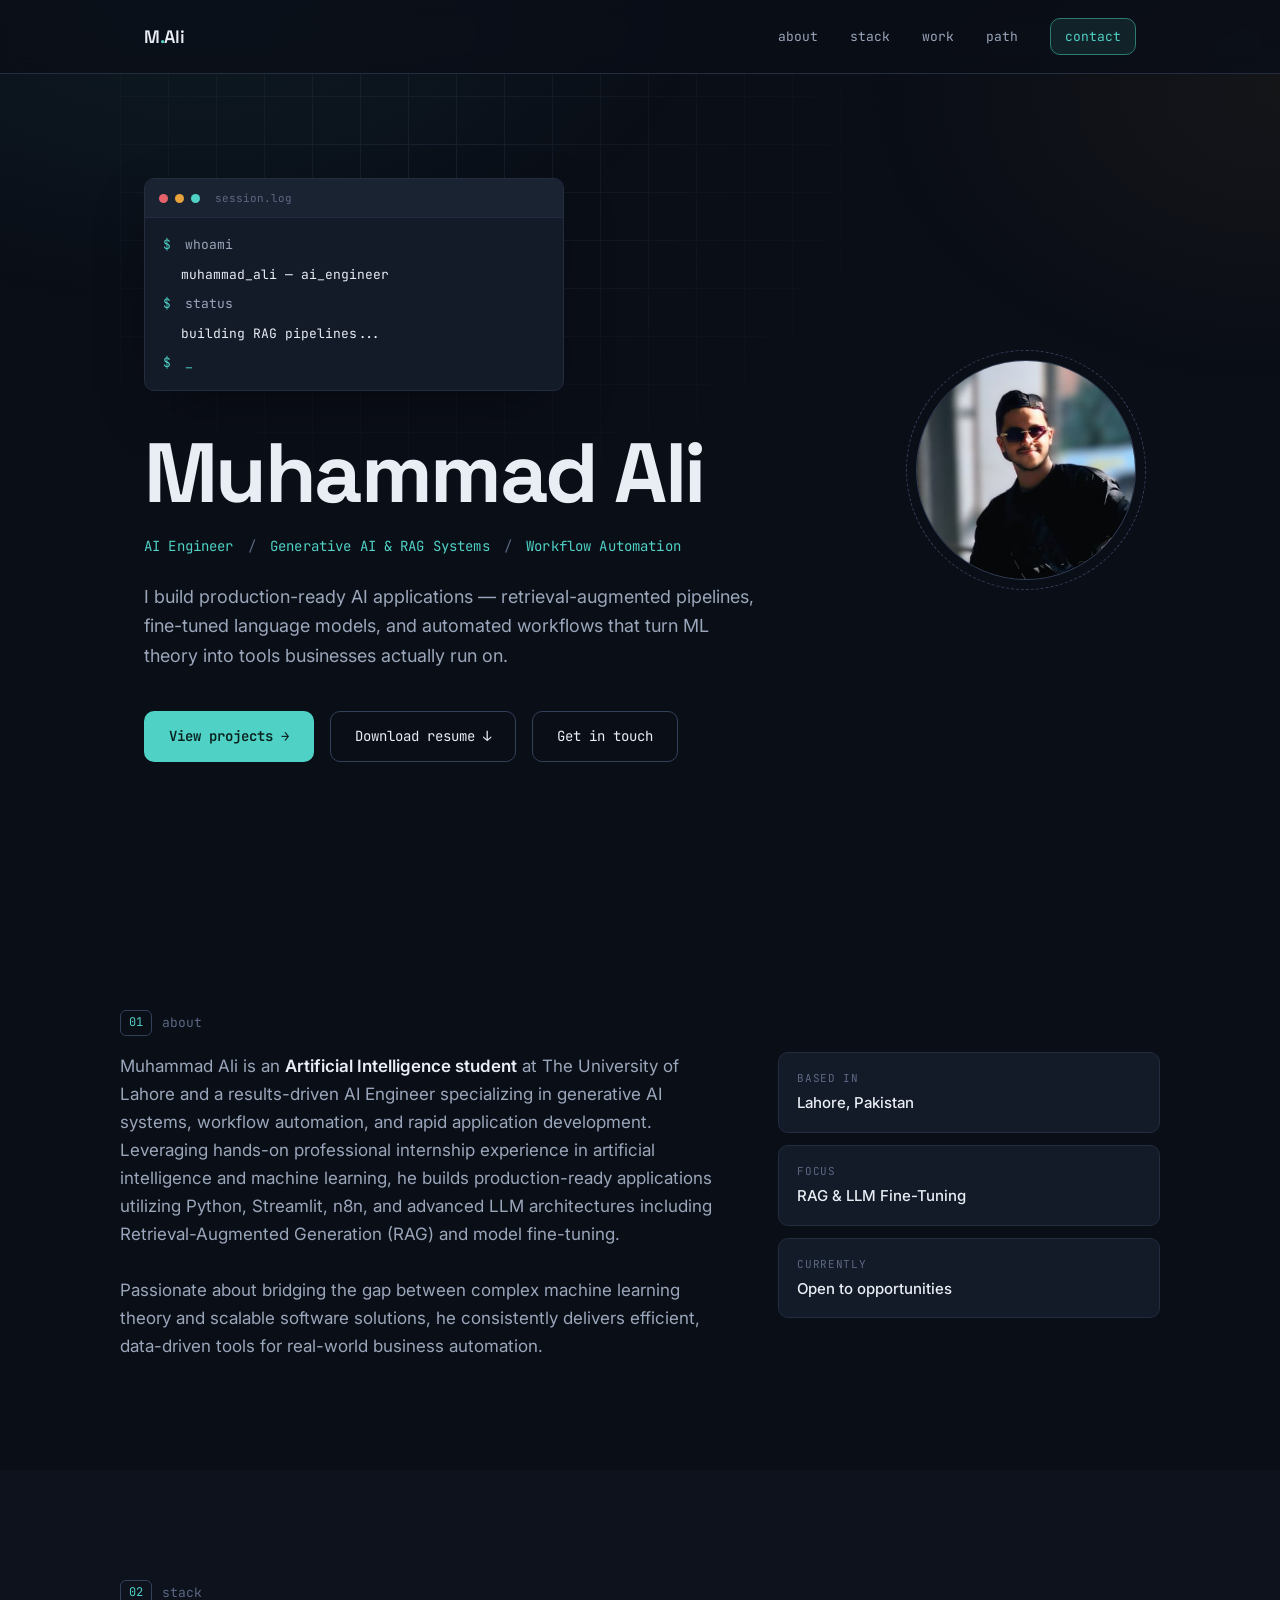
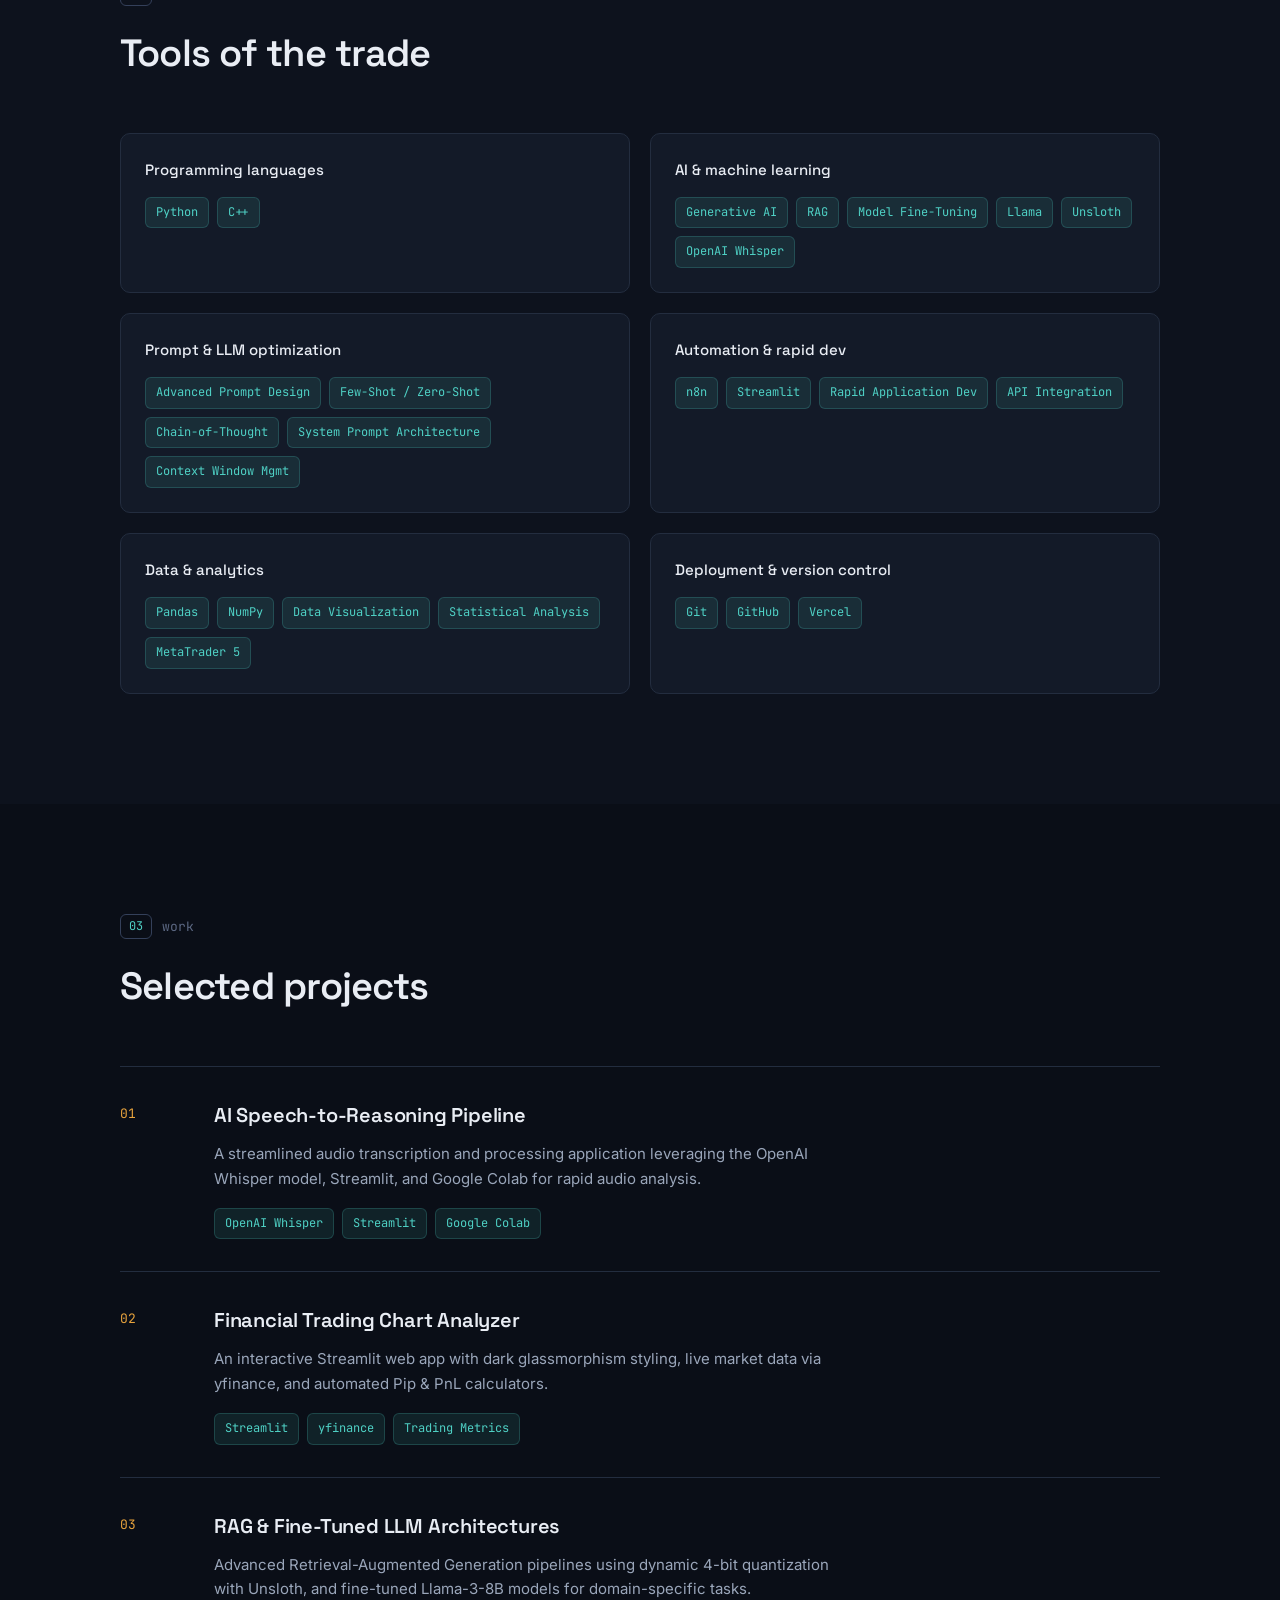
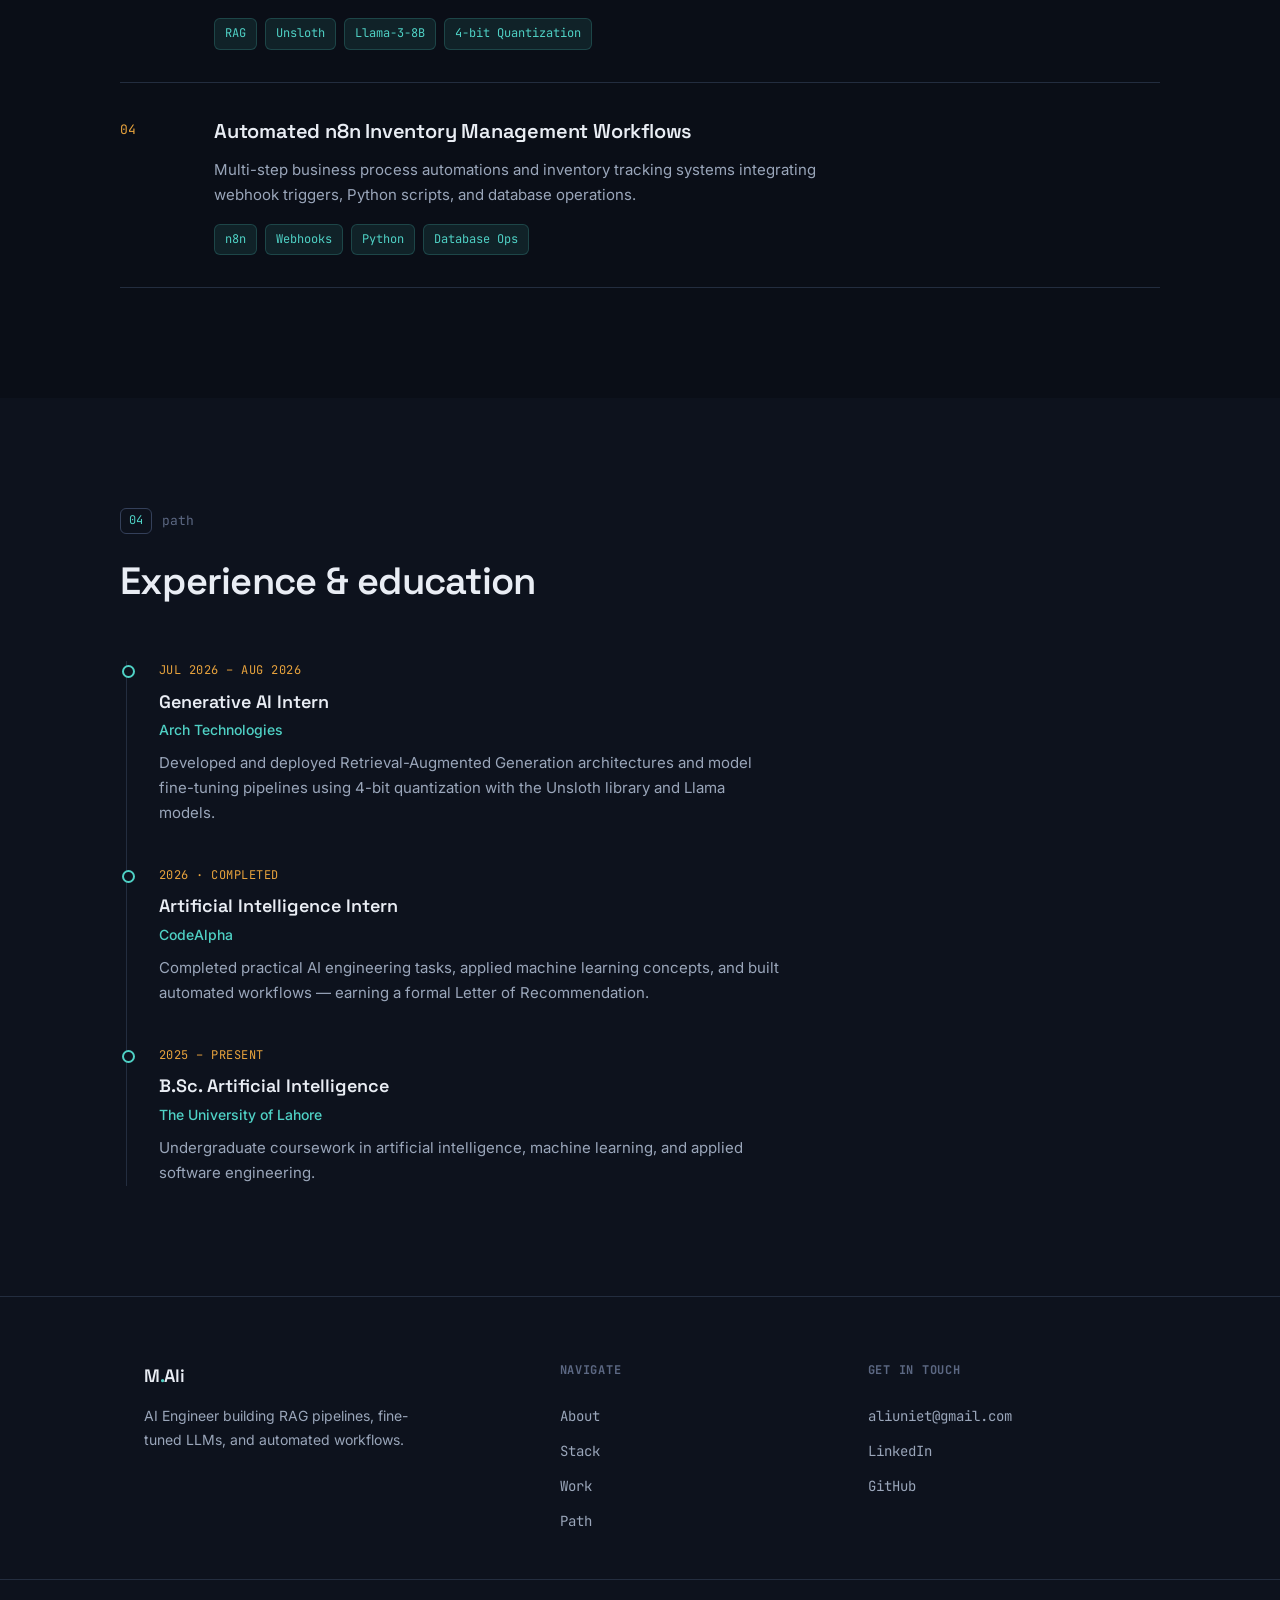
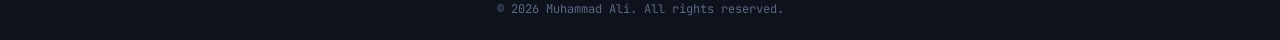
==== commit 40aadab1: "Add files via upload" ====
--- a/index.html
+++ b/index.html
@@ -22,7 +22,7 @@
       <a href="#stack">stack</a>
       <a href="#work">work</a>
       <a href="#path">path</a>
-      <a href="#contact" class="nav-cta">contact</a>
+      <a href="#site-footer" class="nav-cta">contact</a>
     </div>
     <button class="nav-toggle" id="navToggle" aria-label="Toggle menu" aria-expanded="false">
       <span></span><span></span><span></span>
@@ -61,7 +61,7 @@
           <div class="hero-actions">
             <a href="#work" class="btn btn-primary">View projects <span class="arrow">→</span></a>
             <a href="assets/resume.pdf" class="btn btn-ghost" download>Download resume <span class="arrow">↓</span></a>
-            <a href="#contact" class="btn btn-ghost">Get in touch</a>
+            <a href="#site-footer" class="btn btn-ghost">Get in touch</a>
           </div>
         </div>
 
@@ -251,34 +251,34 @@
     </div>
   </section>
 
-  <!-- CONTACT -->
-  <section id="contact" class="section contact-section">
-    <div class="section-inner">
-      <div class="eyebrow"><span class="eyebrow-mark">05</span> contact</div>
-      <h2 class="section-title">Let's build something</h2>
-      <p class="contact-desc">Open to internships, collaborations, and roles in applied AI &amp; automation. Reach out through any of the channels below.</p>
-
-      <div class="contact-links">
-        <a href="mailto:aliuniet@gmail.com" class="contact-link">
-          <span class="contact-label">email</span>
-          <span class="contact-value">aliuniet@gmail.com</span>
-        </a>
-        <a href="https://www.linkedin.com/in/muhammad-ali-8a66082b1" target="_blank" rel="noopener" class="contact-link">
-          <span class="contact-label">linkedin</span>
-          <span class="contact-value">/in/muhammad-ali-8a66082b1</span>
-        </a>
-        <a href="https://github.com/mali-ops" target="_blank" rel="noopener" class="contact-link">
-          <span class="contact-label">github</span>
-          <span class="contact-value">/mali-ops</span>
-        </a>
-      </div>
-    </div>
-  </section>
-
 </main>
 
-<footer>
-  <p>&copy; <span id="year"></span> Muhammad Ali. Built with intent.</p>
+<footer id="site-footer">
+  <div class="footer-main">
+    <div class="footer-col footer-brand">
+      <div class="nav-logo">M<span class="dot">.</span>Ali</div>
+      <p>AI Engineer building RAG pipelines, fine-tuned LLMs, and automated workflows.</p>
+    </div>
+
+    <div class="footer-col">
+      <h4>Navigate</h4>
+      <a href="#about">About</a>
+      <a href="#stack">Stack</a>
+      <a href="#work">Work</a>
+      <a href="#path">Path</a>
+    </div>
+
+    <div class="footer-col">
+      <h4>Get in touch</h4>
+      <a href="mailto:aliuniet@gmail.com">aliuniet@gmail.com</a>
+      <a href="https://www.linkedin.com/in/muhammad-ali-8a66082b1" target="_blank" rel="noopener">LinkedIn</a>
+      <a href="https://github.com/mali-ops" target="_blank" rel="noopener">GitHub</a>
+    </div>
+  </div>
+
+  <div class="footer-bottom">
+    <p>&copy; <span id="year"></span> Muhammad Ali. All rights reserved.</p>
+  </div>
 </footer>
 
 <script src="script.js"></script>
--- a/style.css
+++ b/style.css
@@ -506,9 +506,50 @@
    FOOTER
    ============================================ */
 footer {
-  padding: 32px 24px;
+  border-top: 1px solid var(--border);
+  background: var(--bg-alt);
+}
+
+.footer-main {
+  max-width: var(--max-width);
+  margin: 0 auto;
+  padding: 64px 24px 40px;
+  display: grid;
+  grid-template-columns: 1.4fr 1fr 1fr;
+  gap: 40px;
+}
+
+.footer-col h4 {
+  font-family: var(--font-mono);
+  font-size: 12px;
+  text-transform: uppercase;
+  letter-spacing: 0.06em;
+  color: var(--text-muted);
+  margin-bottom: 18px;
+}
+
+.footer-brand .nav-logo { margin-bottom: 14px; }
+.footer-brand p {
+  font-size: 14px;
+  color: var(--text-secondary);
+  max-width: 280px;
+}
+
+.footer-col { display: flex; flex-direction: column; }
+.footer-col a {
+  font-family: var(--font-mono);
+  font-size: 14px;
+  color: var(--text-secondary);
+  padding: 6px 0;
+  transition: color 0.2s ease;
+  width: fit-content;
+}
+.footer-col a:hover { color: var(--accent); }
+
+.footer-bottom {
+  border-top: 1px solid var(--border);
+  padding: 20px 24px;
   text-align: center;
-  border-top: 1px solid var(--border);
   font-family: var(--font-mono);
   font-size: 12px;
   color: var(--text-muted);
@@ -526,6 +567,7 @@
     position: absolute;
     top: 100%; left: 0; right: 0;
     flex-direction: column;
+    align-items: flex-start;
     background: var(--bg-alt);
     border-bottom: 1px solid var(--border);
     padding: 20px 24px;
@@ -535,10 +577,53 @@
   .about-grid { grid-template-columns: 1fr; }
   .stack-grid { grid-template-columns: 1fr; }
   .project-card { grid-template-columns: 1fr; gap: 8px; }
-  .hero { padding-top: 120px; }
   .contact-link { flex-direction: column; gap: 4px; }
-  .hero-top { grid-template-columns: 1fr; }
-  .hero-photo-wrap { width: 160px; height: 160px; justify-self: start; order: -1; margin-bottom: 8px; }
+  .hero-top { grid-template-columns: 1fr; gap: 20px; }
+  .hero-photo-wrap { width: 160px; height: 160px; justify-self: start; order: -1; margin-bottom: 4px; }
+
+  /* hero shouldn't force full viewport height on mobile — that's what causes the big gap */
+  .hero {
+    min-height: auto;
+    padding: 110px 24px 48px;
+    justify-content: flex-start;
+  }
+
+  .section { padding: 64px 24px; }
+
+  /* tighter spacing on mobile */
+  .terminal-block { margin-bottom: 24px; }
+  .hero-title { margin-bottom: 12px; }
+  .hero-role { margin-bottom: 16px; }
+
+  /* smaller intro paragraph so it sits neatly with the photo */
+  .hero-desc {
+    font-size: 15px;
+    margin-bottom: 24px;
+  }
+
+  /* keep the three hero buttons on a single line */
+  .hero-actions {
+    flex-wrap: nowrap;
+    gap: 8px;
+    overflow-x: auto;
+    -webkit-overflow-scrolling: touch;
+    padding-bottom: 4px;
+  }
+  .hero-actions::-webkit-scrollbar { display: none; }
+
+  .hero-actions .btn {
+    flex: 0 0 auto;
+    font-size: 12px;
+    padding: 11px 14px;
+    white-space: nowrap;
+  }
+
+  .footer-main {
+    grid-template-columns: 1fr;
+    gap: 32px;
+    padding: 48px 24px 32px;
+  }
+  .footer-brand p { max-width: none; }
 }
 
 /* focus visibility */
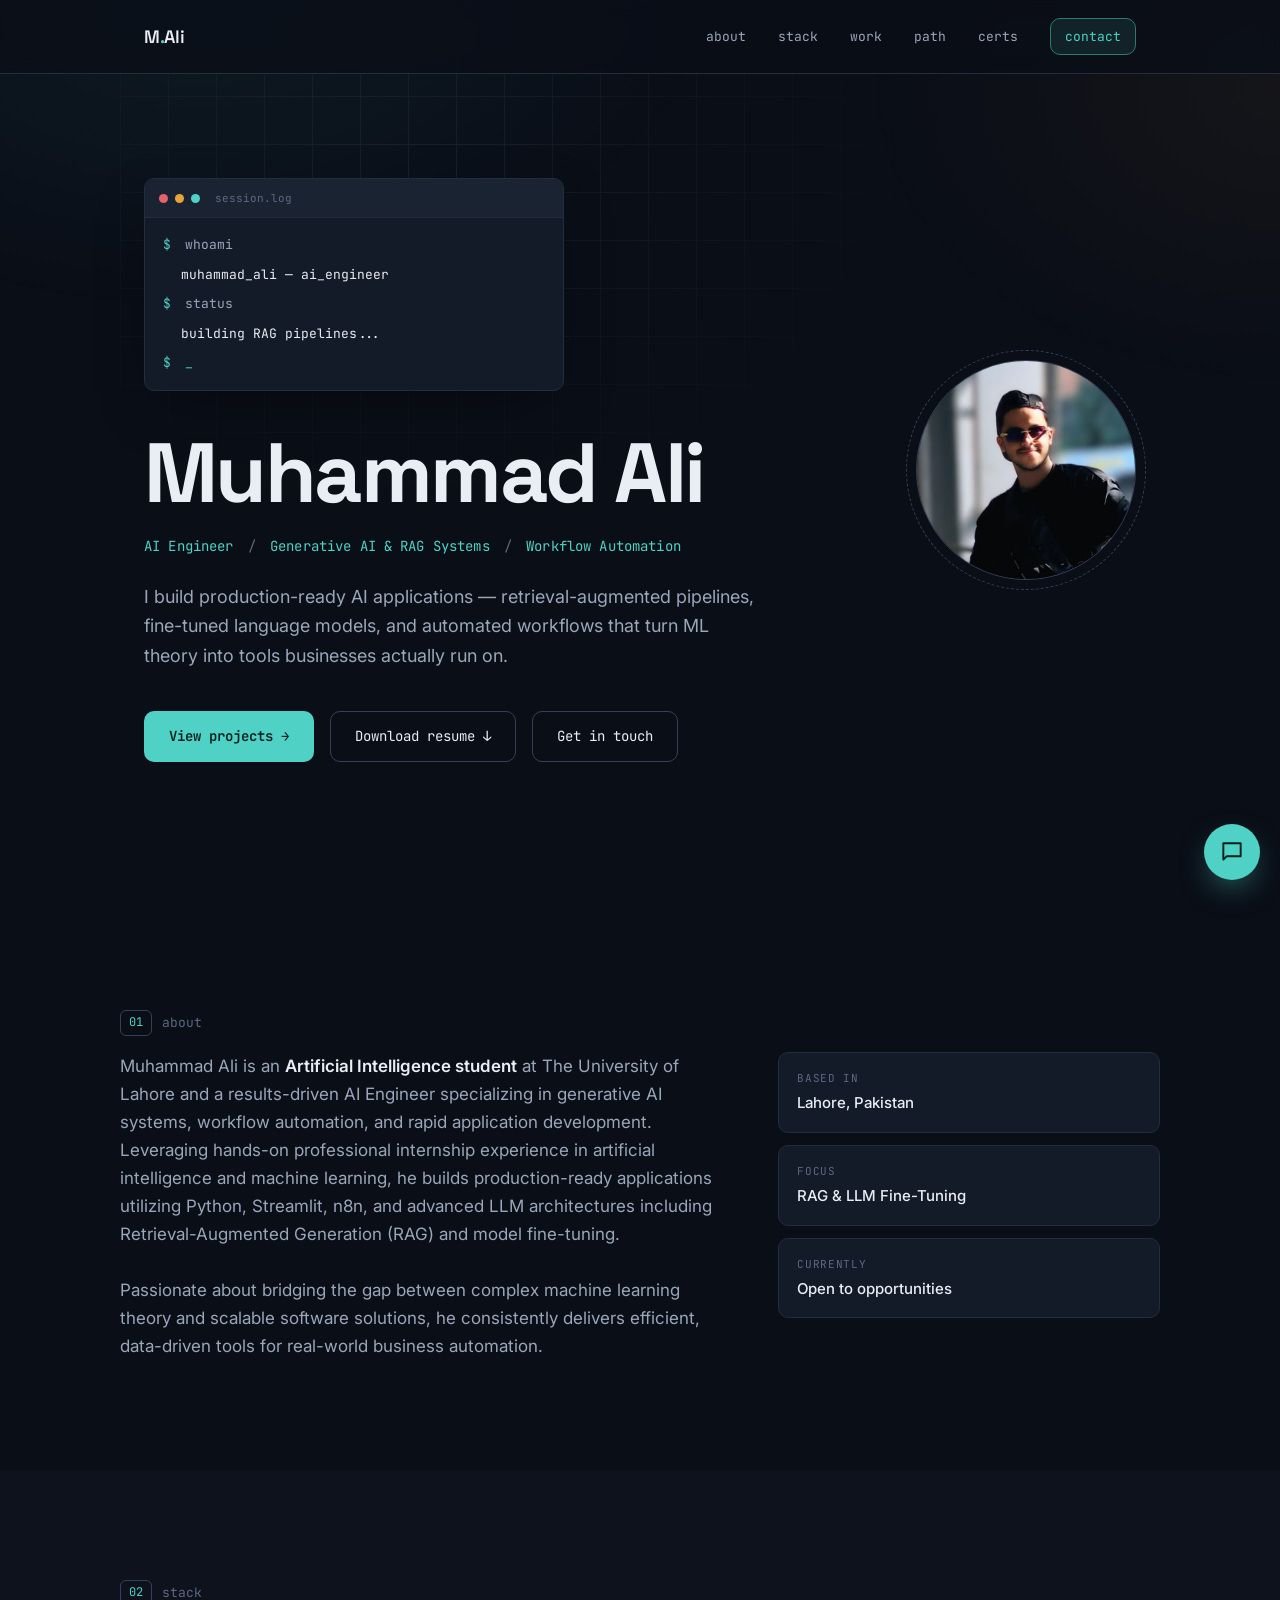
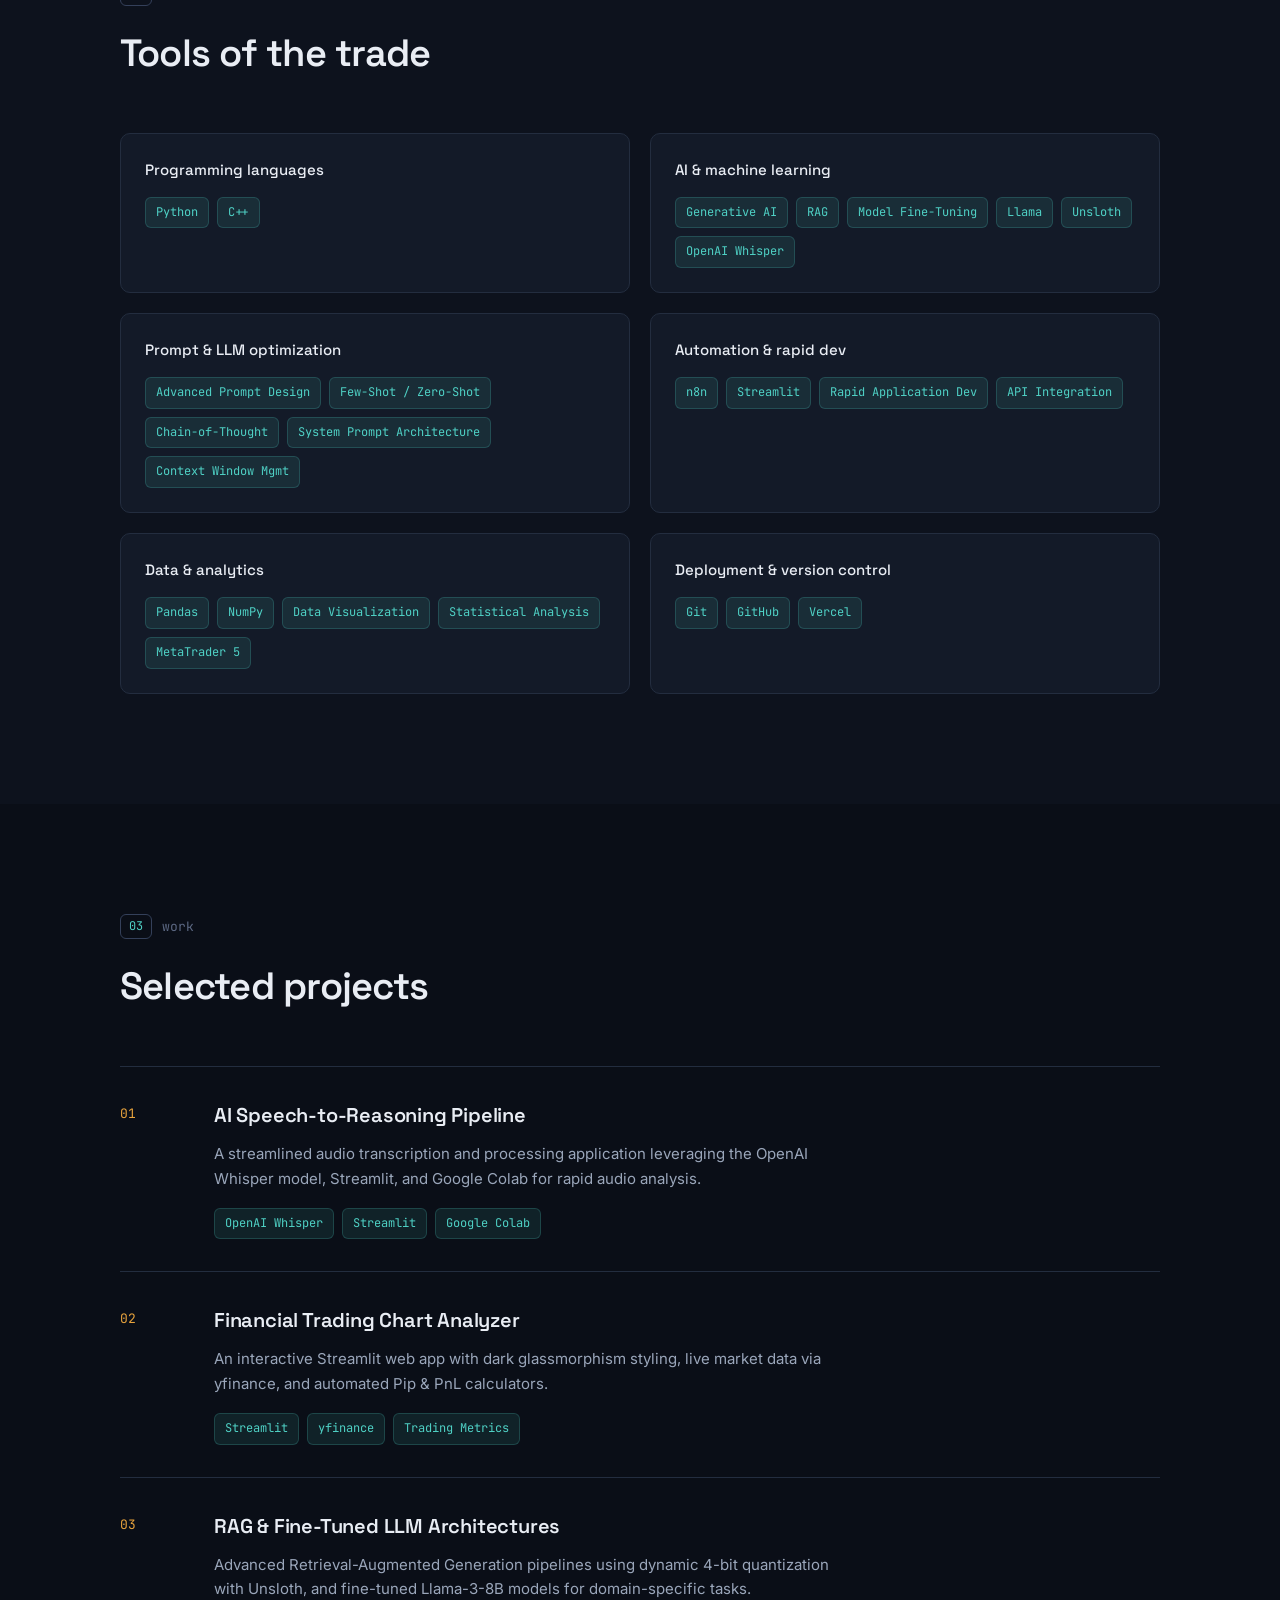
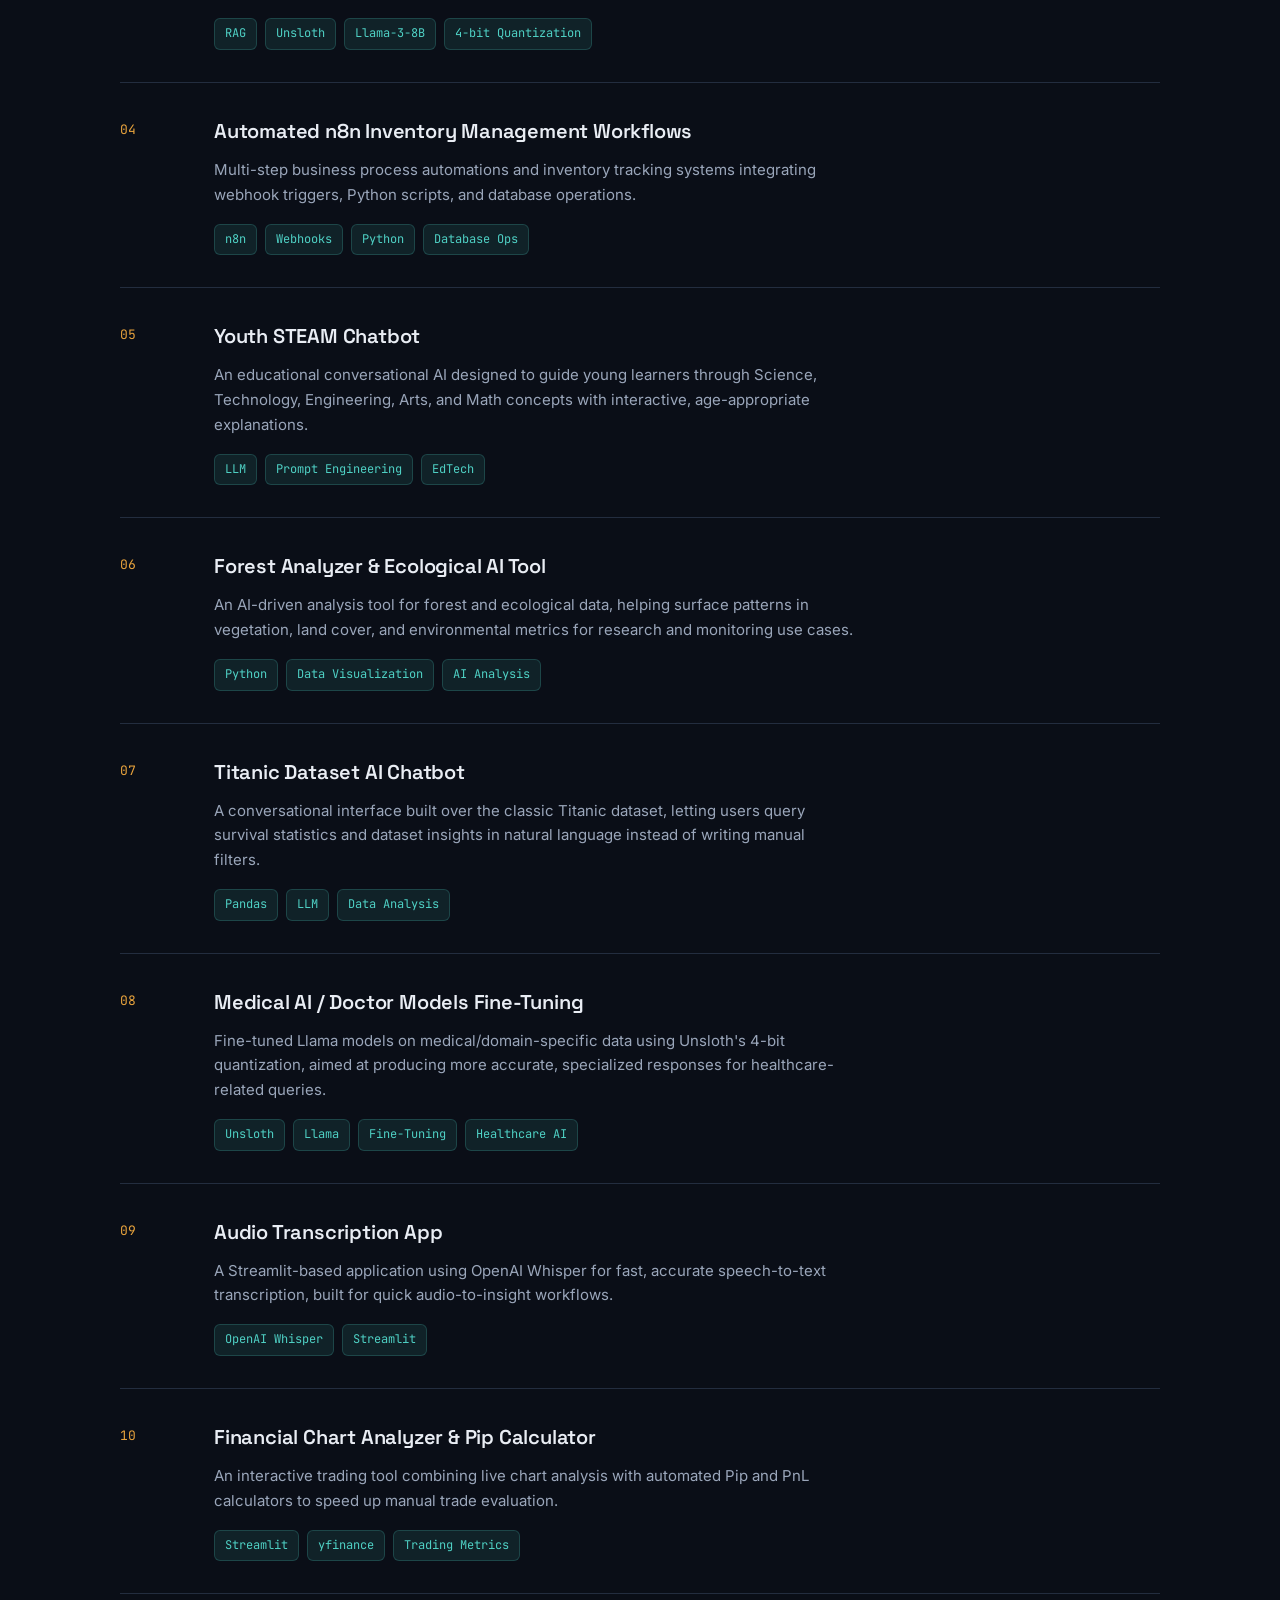
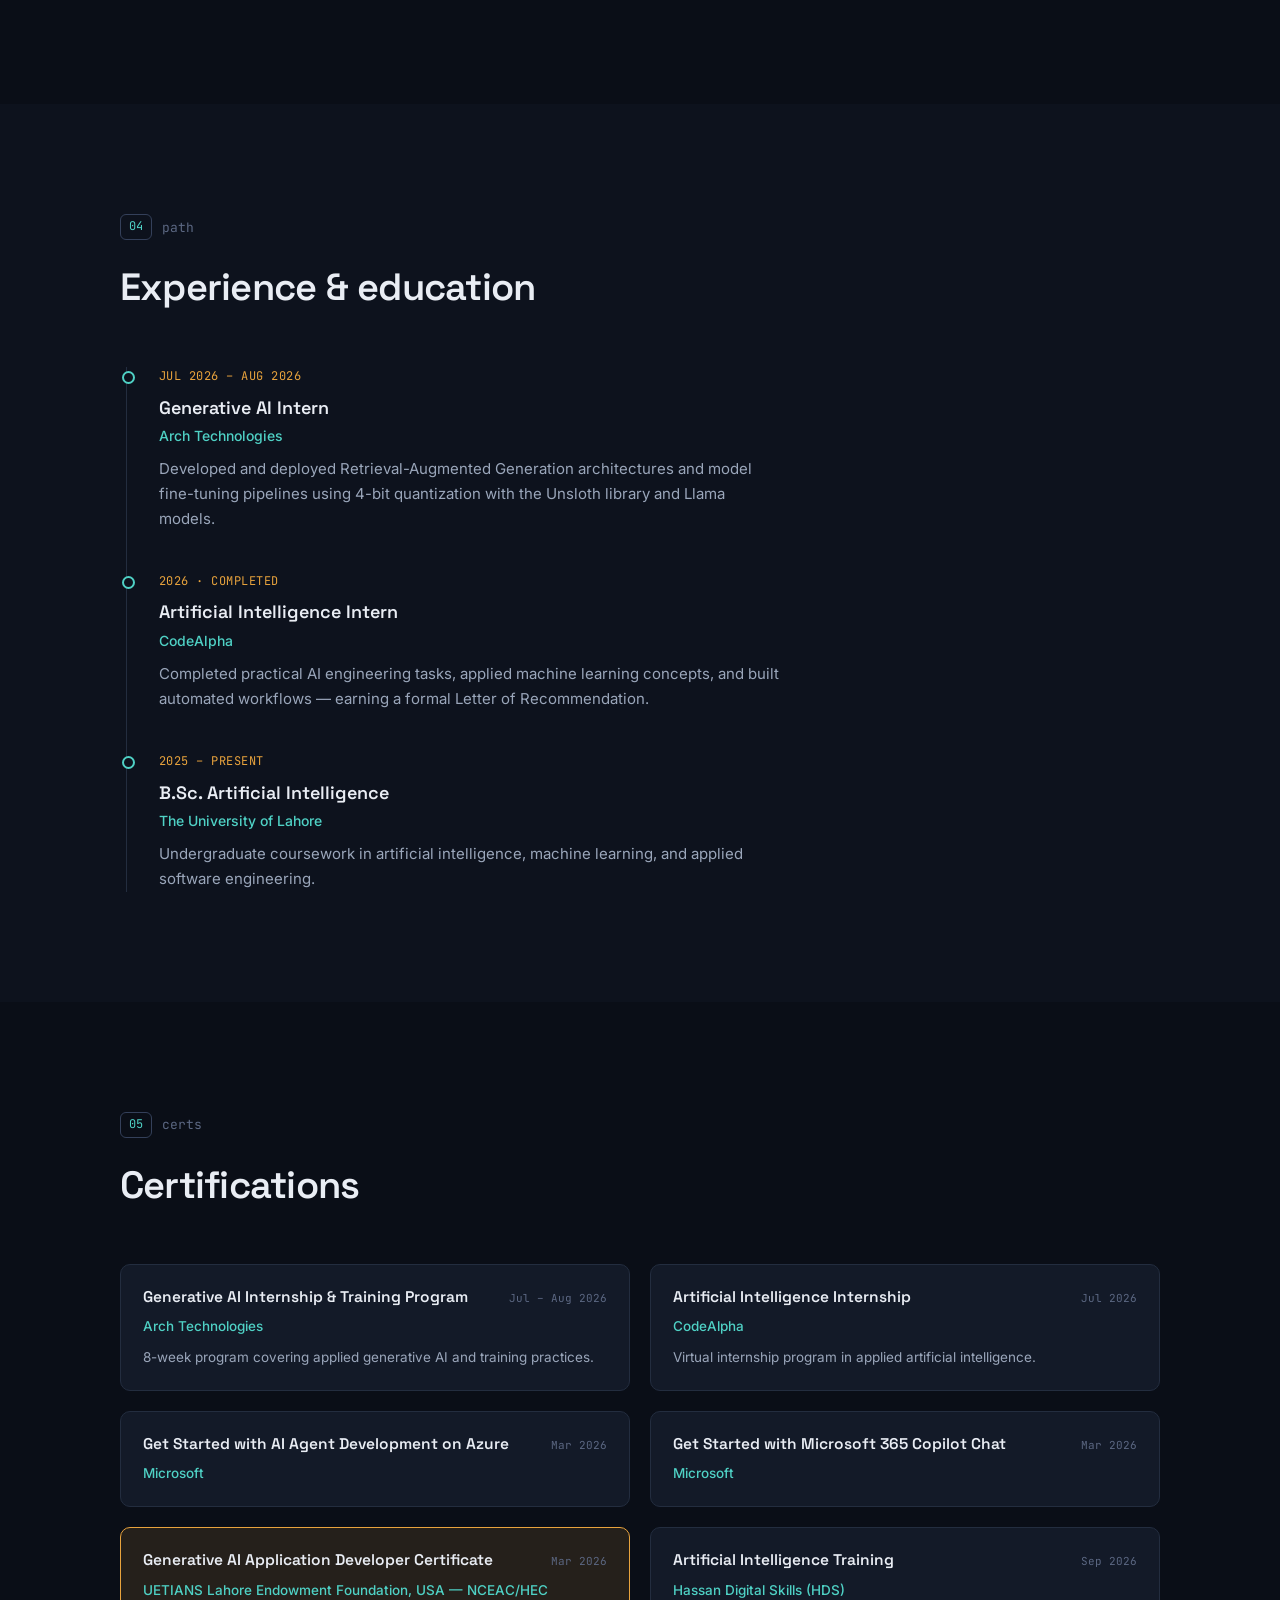
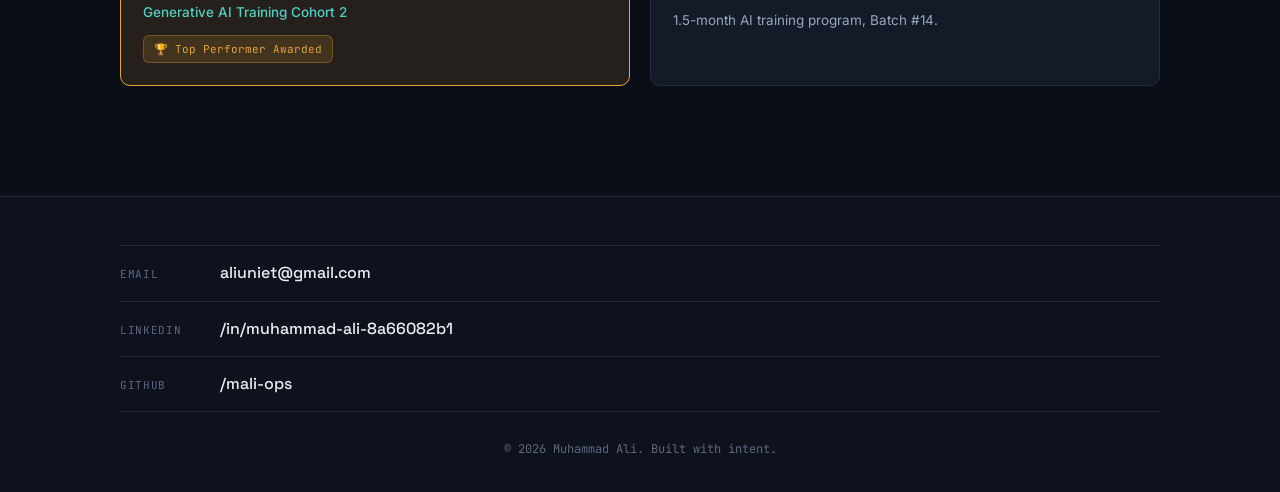
==== commit 9e18f4c2: "Add files via upload" ====
--- a/index.html
+++ b/index.html
@@ -22,7 +22,8 @@
       <a href="#stack">stack</a>
       <a href="#work">work</a>
       <a href="#path">path</a>
-      <a href="#site-footer" class="nav-cta">contact</a>
+      <a href="#certs">certs</a>
+      <a href="#" class="nav-cta" data-open-chat>contact</a>
     </div>
     <button class="nav-toggle" id="navToggle" aria-label="Toggle menu" aria-expanded="false">
       <span></span><span></span><span></span>
@@ -61,7 +62,7 @@
           <div class="hero-actions">
             <a href="#work" class="btn btn-primary">View projects <span class="arrow">→</span></a>
             <a href="assets/resume.pdf" class="btn btn-ghost" download>Download resume <span class="arrow">↓</span></a>
-            <a href="#site-footer" class="btn btn-ghost">Get in touch</a>
+            <a href="#" class="btn btn-ghost" data-open-chat>Get in touch</a>
           </div>
         </div>
 
@@ -208,6 +209,72 @@
           </div>
         </article>
 
+        <article class="project-card">
+          <div class="project-index">05</div>
+          <div class="project-body">
+            <h3>Youth STEAM Chatbot</h3>
+            <p>An educational conversational AI designed to guide young learners through Science, Technology, Engineering, Arts, and Math concepts with interactive, age-appropriate explanations.</p>
+            <div class="tags">
+              <span class="tag">LLM</span><span class="tag">Prompt Engineering</span><span class="tag">EdTech</span>
+            </div>
+          </div>
+        </article>
+
+        <article class="project-card">
+          <div class="project-index">06</div>
+          <div class="project-body">
+            <h3>Forest Analyzer &amp; Ecological AI Tool</h3>
+            <p>An AI-driven analysis tool for forest and ecological data, helping surface patterns in vegetation, land cover, and environmental metrics for research and monitoring use cases.</p>
+            <div class="tags">
+              <span class="tag">Python</span><span class="tag">Data Visualization</span><span class="tag">AI Analysis</span>
+            </div>
+          </div>
+        </article>
+
+        <article class="project-card">
+          <div class="project-index">07</div>
+          <div class="project-body">
+            <h3>Titanic Dataset AI Chatbot</h3>
+            <p>A conversational interface built over the classic Titanic dataset, letting users query survival statistics and dataset insights in natural language instead of writing manual filters.</p>
+            <div class="tags">
+              <span class="tag">Pandas</span><span class="tag">LLM</span><span class="tag">Data Analysis</span>
+            </div>
+          </div>
+        </article>
+
+        <article class="project-card">
+          <div class="project-index">08</div>
+          <div class="project-body">
+            <h3>Medical AI / Doctor Models Fine-Tuning</h3>
+            <p>Fine-tuned Llama models on medical/domain-specific data using Unsloth's 4-bit quantization, aimed at producing more accurate, specialized responses for healthcare-related queries.</p>
+            <div class="tags">
+              <span class="tag">Unsloth</span><span class="tag">Llama</span><span class="tag">Fine-Tuning</span><span class="tag">Healthcare AI</span>
+            </div>
+          </div>
+        </article>
+
+        <article class="project-card">
+          <div class="project-index">09</div>
+          <div class="project-body">
+            <h3>Audio Transcription App</h3>
+            <p>A Streamlit-based application using OpenAI Whisper for fast, accurate speech-to-text transcription, built for quick audio-to-insight workflows.</p>
+            <div class="tags">
+              <span class="tag">OpenAI Whisper</span><span class="tag">Streamlit</span>
+            </div>
+          </div>
+        </article>
+
+        <article class="project-card">
+          <div class="project-index">10</div>
+          <div class="project-body">
+            <h3>Financial Chart Analyzer &amp; Pip Calculator</h3>
+            <p>An interactive trading tool combining live chart analysis with automated Pip and PnL calculators to speed up manual trade evaluation.</p>
+            <div class="tags">
+              <span class="tag">Streamlit</span><span class="tag">yfinance</span><span class="tag">Trading Metrics</span>
+            </div>
+          </div>
+        </article>
+
       </div>
     </div>
   </section>
@@ -251,33 +318,133 @@
     </div>
   </section>
 
+  <!-- CERTIFICATIONS -->
+  <section id="certs" class="section">
+    <div class="section-inner">
+      <div class="eyebrow"><span class="eyebrow-mark">05</span> certs</div>
+      <h2 class="section-title">Certifications</h2>
+
+      <div class="certs-grid">
+
+        <div class="cert-card">
+          <div class="cert-top">
+            <h3>Generative AI Internship &amp; Training Program</h3>
+            <span class="cert-date">Jul – Aug 2026</span>
+          </div>
+          <p class="cert-org">Arch Technologies</p>
+          <p class="cert-desc">8-week program covering applied generative AI and training practices.</p>
+        </div>
+
+        <div class="cert-card">
+          <div class="cert-top">
+            <h3>Artificial Intelligence Internship</h3>
+            <span class="cert-date">Jul 2026</span>
+          </div>
+          <p class="cert-org">CodeAlpha</p>
+          <p class="cert-desc">Virtual internship program in applied artificial intelligence.</p>
+        </div>
+
+        <div class="cert-card">
+          <div class="cert-top">
+            <h3>Get Started with AI Agent Development on Azure</h3>
+            <span class="cert-date">Mar 2026</span>
+          </div>
+          <p class="cert-org">Microsoft</p>
+        </div>
+
+        <div class="cert-card">
+          <div class="cert-top">
+            <h3>Get Started with Microsoft 365 Copilot Chat</h3>
+            <span class="cert-date">Mar 2026</span>
+          </div>
+          <p class="cert-org">Microsoft</p>
+        </div>
+
+        <div class="cert-card cert-highlight">
+          <div class="cert-top">
+            <h3>Generative AI Application Developer Certificate</h3>
+            <span class="cert-date">Mar 2026</span>
+          </div>
+          <p class="cert-org">UETIANS Lahore Endowment Foundation, USA — NCEAC/HEC Generative AI Training Cohort 2</p>
+          <span class="cert-badge">🏆 Top Performer Awarded</span>
+        </div>
+
+        <div class="cert-card">
+          <div class="cert-top">
+            <h3>Artificial Intelligence Training</h3>
+            <span class="cert-date">Sep 2026</span>
+          </div>
+          <p class="cert-org">Hassan Digital Skills (HDS)</p>
+          <p class="cert-desc">1.5-month AI training program, Batch #14.</p>
+        </div>
+
+      </div>
+    </div>
+  </section>
+
 </main>
 
-<footer id="site-footer">
-  <div class="footer-main">
-    <div class="footer-col footer-brand">
-      <div class="nav-logo">M<span class="dot">.</span>Ali</div>
-      <p>AI Engineer building RAG pipelines, fine-tuned LLMs, and automated workflows.</p>
-    </div>
-
-    <div class="footer-col">
-      <h4>Navigate</h4>
-      <a href="#about">About</a>
-      <a href="#stack">Stack</a>
-      <a href="#work">Work</a>
-      <a href="#path">Path</a>
-    </div>
-
-    <div class="footer-col">
-      <h4>Get in touch</h4>
-      <a href="mailto:aliuniet@gmail.com">aliuniet@gmail.com</a>
-      <a href="https://www.linkedin.com/in/muhammad-ali-8a66082b1" target="_blank" rel="noopener">LinkedIn</a>
-      <a href="https://github.com/mali-ops" target="_blank" rel="noopener">GitHub</a>
-    </div>
+<!-- AI ASSISTANT WIDGET -->
+<div id="chatWidget" class="chat-widget">
+  <button id="chatToggle" class="chat-bubble" aria-label="Open AI assistant" aria-expanded="false">
+    <svg class="icon-chat" width="26" height="26" viewBox="0 0 24 24" fill="none" xmlns="http://www.w3.org/2000/svg">
+      <path d="M4 4h16v12H7l-3 3V4z" stroke="currentColor" stroke-width="1.8" stroke-linejoin="round"/>
+    </svg>
+    <svg class="icon-close" width="20" height="20" viewBox="0 0 24 24" fill="none" xmlns="http://www.w3.org/2000/svg">
+      <path d="M5 5l14 14M19 5L5 19" stroke="currentColor" stroke-width="1.8" stroke-linecap="round"/>
+    </svg>
+  </button>
+
+  <div id="chatPanel" class="chat-panel" hidden>
+    <div class="chat-header">
+      <div>
+        <p class="chat-title">AI Assistant</p>
+        <p class="chat-subtitle">Ask me anything</p>
+      </div>
+      <div class="chat-header-right">
+        <span class="chat-status-dot"></span>
+        <button type="button" id="chatClose" class="chat-close" aria-label="Close chat">
+          <svg width="18" height="18" viewBox="0 0 24 24" fill="none" xmlns="http://www.w3.org/2000/svg">
+            <path d="M5 5l14 14M19 5L5 19" stroke="currentColor" stroke-width="1.8" stroke-linecap="round"/>
+          </svg>
+        </button>
+      </div>
+    </div>
+
+    <div id="chatMessages" class="chat-messages">
+      <div class="chat-msg chat-msg-bot">
+        <p>Hi 👋 I'm an AI assistant on this site. Ask me anything — or ask about Muhammad's projects and skills.</p>
+      </div>
+    </div>
+
+    <form id="chatForm" class="chat-input-row">
+      <input id="chatInput" type="text" placeholder="Type a message..." autocomplete="off" required>
+      <button type="submit" class="chat-send" aria-label="Send">
+        <svg width="18" height="18" viewBox="0 0 24 24" fill="none" xmlns="http://www.w3.org/2000/svg">
+          <path d="M4 12h16M14 6l6 6-6 6" stroke="currentColor" stroke-width="1.8" stroke-linecap="round" stroke-linejoin="round"/>
+        </svg>
+      </button>
+    </form>
   </div>
-
-  <div class="footer-bottom">
-    <p>&copy; <span id="year"></span> Muhammad Ali. All rights reserved.</p>
+</div>
+
+<footer>
+  <div class="footer-inner">
+    <div class="footer-links">
+      <a href="mailto:aliuniet@gmail.com" class="footer-link">
+        <span class="footer-link-label">email</span>
+        <span class="footer-link-value">aliuniet@gmail.com</span>
+      </a>
+      <a href="https://www.linkedin.com/in/muhammad-ali-8a66082b1" target="_blank" rel="noopener" class="footer-link">
+        <span class="footer-link-label">linkedin</span>
+        <span class="footer-link-value">/in/muhammad-ali-8a66082b1</span>
+      </a>
+      <a href="https://github.com/mali-ops" target="_blank" rel="noopener" class="footer-link">
+        <span class="footer-link-label">github</span>
+        <span class="footer-link-value">/mali-ops</span>
+      </a>
+    </div>
+    <p class="footer-copy">&copy; <span id="year"></span> Muhammad Ali. Built with intent.</p>
   </div>
 </footer>
 
--- a/style.css
+++ b/style.css
@@ -461,98 +461,131 @@
 }
 
 /* ============================================
-   CONTACT
-   ============================================ */
-.contact-section { text-align: left; }
-.contact-desc {
+   CERTIFICATIONS
+   ============================================ */
+.certs-grid {
+  display: grid;
+  grid-template-columns: repeat(2, 1fr);
+  gap: 20px;
+}
+
+.cert-card {
+  background: var(--surface);
+  border: 1px solid var(--border);
+  border-radius: var(--radius);
+  padding: 22px;
+  display: flex;
+  flex-direction: column;
+  gap: 8px;
+  transition: border-color 0.2s ease;
+}
+.cert-card:hover { border-color: var(--border-strong); }
+
+.cert-highlight { border-color: var(--warm); background: var(--warm-soft); }
+
+.cert-top {
+  display: flex;
+  justify-content: space-between;
+  align-items: flex-start;
+  gap: 12px;
+}
+
+.cert-top h3 {
+  font-family: var(--font-display);
+  font-size: 15.5px;
+  font-weight: 600;
+  line-height: 1.3;
+}
+
+.cert-date {
+  font-family: var(--font-mono);
+  font-size: 11px;
+  color: var(--text-muted);
+  white-space: nowrap;
+  flex-shrink: 0;
+  padding-top: 2px;
+}
+
+.cert-org {
+  font-size: 13.5px;
+  color: var(--accent);
+  font-weight: 500;
+}
+
+.cert-desc {
+  font-size: 13.5px;
   color: var(--text-secondary);
-  font-size: 17px;
-  max-width: 560px;
-  margin-bottom: 40px;
-}
-
-.contact-links { display: flex; flex-direction: column; gap: 0; }
-
-.contact-link {
-  display: flex; align-items: baseline; justify-content: space-between;
-  padding: 22px 4px;
+}
+
+.cert-badge {
+  align-self: flex-start;
+  font-family: var(--font-mono);
+  font-size: 11px;
+  color: var(--warm);
+  background: rgba(232,163,61,0.15);
+  border: 1px solid rgba(232,163,61,0.3);
+  padding: 4px 10px;
+  border-radius: 6px;
+  margin-top: 4px;
+}
+
+/* ============================================
+   FOOTER
+   ============================================ */
+footer {
+  padding: 48px 24px 32px;
   border-top: 1px solid var(--border);
+  background: var(--bg-alt);
+}
+
+.footer-inner {
+  max-width: var(--max-width);
+  margin: 0 auto;
+}
+
+.footer-links {
+  display: flex;
+  flex-wrap: wrap;
+  gap: 0;
+  margin-bottom: 28px;
+}
+
+.footer-link {
+  display: flex;
+  align-items: baseline;
+  gap: 10px;
+  padding: 14px 0;
+  border-top: 1px solid var(--border);
+  width: 100%;
   transition: all 0.2s ease;
 }
-.contact-links .contact-link:last-child { border-bottom: 1px solid var(--border); }
-
-.contact-link:hover { padding-left: 14px; border-color: var(--border-strong); }
-.contact-link:hover .contact-value { color: var(--accent); }
-
-.contact-label {
-  font-family: var(--font-mono);
-  font-size: 12px;
+.footer-links .footer-link:last-child { border-bottom: 1px solid var(--border); }
+.footer-link:hover { padding-left: 10px; }
+.footer-link:hover .footer-link-value { color: var(--accent); }
+
+.footer-link-label {
+  font-family: var(--font-mono);
+  font-size: 11px;
   color: var(--text-muted);
   text-transform: uppercase;
   letter-spacing: 0.06em;
-  width: 100px;
+  width: 90px;
   flex-shrink: 0;
 }
 
-.contact-value {
+.footer-link-value {
   font-family: var(--font-display);
-  font-size: 20px;
+  font-size: 16px;
   font-weight: 500;
   color: var(--text-primary);
   transition: color 0.2s ease;
 }
 
-/* ============================================
-   FOOTER
-   ============================================ */
-footer {
-  border-top: 1px solid var(--border);
-  background: var(--bg-alt);
-}
-
-.footer-main {
-  max-width: var(--max-width);
-  margin: 0 auto;
-  padding: 64px 24px 40px;
-  display: grid;
-  grid-template-columns: 1.4fr 1fr 1fr;
-  gap: 40px;
-}
-
-.footer-col h4 {
-  font-family: var(--font-mono);
-  font-size: 12px;
-  text-transform: uppercase;
-  letter-spacing: 0.06em;
-  color: var(--text-muted);
-  margin-bottom: 18px;
-}
-
-.footer-brand .nav-logo { margin-bottom: 14px; }
-.footer-brand p {
-  font-size: 14px;
-  color: var(--text-secondary);
-  max-width: 280px;
-}
-
-.footer-col { display: flex; flex-direction: column; }
-.footer-col a {
-  font-family: var(--font-mono);
-  font-size: 14px;
-  color: var(--text-secondary);
-  padding: 6px 0;
-  transition: color 0.2s ease;
-  width: fit-content;
-}
-.footer-col a:hover { color: var(--accent); }
-
-.footer-bottom {
-  border-top: 1px solid var(--border);
-  padding: 20px 24px;
-  text-align: center;
+.footer-copy {
   font-family: var(--font-mono);
   font-size: 12px;
   color: var(--text-muted);
+  text-align: center;
 }
 
 /* ============================================
@@ -567,7 +600,6 @@
     position: absolute;
     top: 100%; left: 0; right: 0;
     flex-direction: column;
-    align-items: flex-start;
     background: var(--bg-alt);
     border-bottom: 1px solid var(--border);
     padding: 20px 24px;
@@ -576,54 +608,12 @@
 
   .about-grid { grid-template-columns: 1fr; }
   .stack-grid { grid-template-columns: 1fr; }
+  .certs-grid { grid-template-columns: 1fr; }
   .project-card { grid-template-columns: 1fr; gap: 8px; }
-  .contact-link { flex-direction: column; gap: 4px; }
-  .hero-top { grid-template-columns: 1fr; gap: 20px; }
-  .hero-photo-wrap { width: 160px; height: 160px; justify-self: start; order: -1; margin-bottom: 4px; }
-
-  /* hero shouldn't force full viewport height on mobile — that's what causes the big gap */
-  .hero {
-    min-height: auto;
-    padding: 110px 24px 48px;
-    justify-content: flex-start;
-  }
-
-  .section { padding: 64px 24px; }
-
-  /* tighter spacing on mobile */
-  .terminal-block { margin-bottom: 24px; }
-  .hero-title { margin-bottom: 12px; }
-  .hero-role { margin-bottom: 16px; }
-
-  /* smaller intro paragraph so it sits neatly with the photo */
-  .hero-desc {
-    font-size: 15px;
-    margin-bottom: 24px;
-  }
-
-  /* keep the three hero buttons on a single line */
-  .hero-actions {
-    flex-wrap: nowrap;
-    gap: 8px;
-    overflow-x: auto;
-    -webkit-overflow-scrolling: touch;
-    padding-bottom: 4px;
-  }
-  .hero-actions::-webkit-scrollbar { display: none; }
-
-  .hero-actions .btn {
-    flex: 0 0 auto;
-    font-size: 12px;
-    padding: 11px 14px;
-    white-space: nowrap;
-  }
-
-  .footer-main {
-    grid-template-columns: 1fr;
-    gap: 32px;
-    padding: 48px 24px 32px;
-  }
-  .footer-brand p { max-width: none; }
+  .hero { padding-top: 120px; }
+  .hero-top { grid-template-columns: 1fr; }
+  .hero-photo-wrap { width: 160px; height: 160px; justify-self: start; order: -1; margin-bottom: 8px; }
+  .footer-link { flex-direction: column; align-items: flex-start; gap: 4px; }
 }
 
 /* focus visibility */
@@ -631,3 +621,181 @@
   outline: 2px solid var(--accent);
   outline-offset: 3px;
 }
+
+/* ============================================
+   AI ASSISTANT WIDGET
+   ============================================ */
+.chat-widget {
+  position: fixed;
+  right: 20px;
+  bottom: 20px;
+  z-index: 200;
+}
+
+.chat-bubble {
+  width: 56px; height: 56px;
+  border-radius: 50%;
+  background: var(--accent);
+  color: #08211D;
+  border: none;
+  cursor: pointer;
+  display: flex; align-items: center; justify-content: center;
+  box-shadow: 0 12px 30px -8px rgba(79,209,197,0.5);
+  transition: transform 0.2s ease;
+}
+.chat-bubble:hover { transform: scale(1.06); }
+.chat-bubble .icon-close { display: none; }
+.chat-bubble.is-open .icon-chat { display: none; }
+.chat-bubble.is-open .icon-close { display: block; }
+
+.chat-panel {
+  position: absolute;
+  bottom: 72px;
+  right: 0;
+  width: 340px;
+  max-width: calc(100vw - 40px);
+  height: 460px;
+  max-height: 70vh;
+  background: var(--surface);
+  border: 1px solid var(--border);
+  border-radius: 16px;
+  box-shadow: 0 30px 70px -20px rgba(0,0,0,0.6);
+  display: flex;
+  flex-direction: column;
+  overflow: hidden;
+}
+
+.chat-panel[hidden] {
+  display: none;
+}
+
+.chat-header {
+  display: flex; align-items: center; justify-content: space-between;
+  padding: 16px 18px;
+  border-bottom: 1px solid var(--border);
+  background: var(--surface-2);
+}
+.chat-title { font-family: var(--font-display); font-size: 15px; font-weight: 600; }
+.chat-subtitle { font-family: var(--font-mono); font-size: 11px; color: var(--text-muted); margin-top: 2px; }
+.chat-header-right { display: flex; align-items: center; gap: 12px; }
+.chat-status-dot {
+  width: 8px; height: 8px; border-radius: 50%;
+  background: var(--accent);
+  box-shadow: 0 0 0 3px var(--accent-soft);
+}
+.chat-close {
+  display: none;
+  background: none;
+  border: none;
+  color: var(--text-secondary);
+  cursor: pointer;
+  padding: 4px;
+  border-radius: 6px;
+  align-items: center;
+  justify-content: center;
+}
+.chat-close:hover { color: var(--text-primary); background: var(--border); }
+
+.chat-messages {
+  flex: 1;
+  overflow-y: auto;
+  padding: 16px;
+  display: flex;
+  flex-direction: column;
+  gap: 10px;
+}
+
+.chat-msg {
+  max-width: 85%;
+  padding: 10px 13px;
+  border-radius: 12px;
+  font-size: 13.5px;
+  line-height: 1.5;
+}
+.chat-msg p { margin: 0; }
+.chat-msg-bot {
+  background: var(--surface-2);
+  border: 1px solid var(--border);
+  align-self: flex-start;
+  border-bottom-left-radius: 4px;
+}
+.chat-msg-user {
+  background: var(--accent);
+  color: #08211D;
+  align-self: flex-end;
+  border-bottom-right-radius: 4px;
+}
+.chat-msg-error {
+  background: rgba(229,98,107,0.12);
+  border: 1px solid rgba(229,98,107,0.3);
+  color: #E5626B;
+  align-self: flex-start;
+}
+
+.chat-typing { display: inline-flex; gap: 4px; align-items: center; padding: 2px 0; }
+.chat-typing span {
+  width: 6px; height: 6px; border-radius: 50%;
+  background: var(--text-muted);
+  animation: chatTyping 1.2s infinite ease-in-out;
+}
+.chat-typing span:nth-child(2) { animation-delay: 0.15s; }
+.chat-typing span:nth-child(3) { animation-delay: 0.3s; }
+@keyframes chatTyping {
+  0%, 60%, 100% { opacity: 0.3; transform: translateY(0); }
+  30% { opacity: 1; transform: translateY(-3px); }
+}
+
+.chat-input-row {
+  display: flex;
+  gap: 8px;
+  padding: 12px;
+  border-top: 1px solid var(--border);
+  background: var(--surface-2);
+}
+.chat-input-row input {
+  flex: 1;
+  background: var(--bg);
+  border: 1px solid var(--border);
+  border-radius: 20px;
+  padding: 10px 16px;
+  color: var(--text-primary);
+  font-family: var(--font-body);
+  font-size: 13.5px;
+}
+.chat-input-row input:focus {
+  outline: none;
+  border-color: var(--accent-dim);
+}
+.chat-send {
+  width: 38px; height: 38px;
+  border-radius: 50%;
+  background: var(--accent);
+  color: #08211D;
+  border: none;
+  cursor: pointer;
+  display: flex; align-items: center; justify-content: center;
+  flex-shrink: 0;
+  transition: background 0.2s ease;
+}
+.chat-send:hover { background: #6EE0D5; }
+.chat-send:disabled { opacity: 0.5; cursor: not-allowed; }
+
+@media (max-width: 480px) {
+  .chat-widget { right: 14px; bottom: 14px; }
+
+  .chat-panel {
+    position: fixed;
+    inset: 0;
+    width: 100%;
+    height: 100%;
+    max-width: none;
+    max-height: none;
+    border-radius: 0;
+    border: none;
+  }
+
+  .chat-close { display: flex; }
+
+  /* hide the floating bubble while the full-screen chat is open */
+  .chat-bubble.is-open { display: none; }
+}
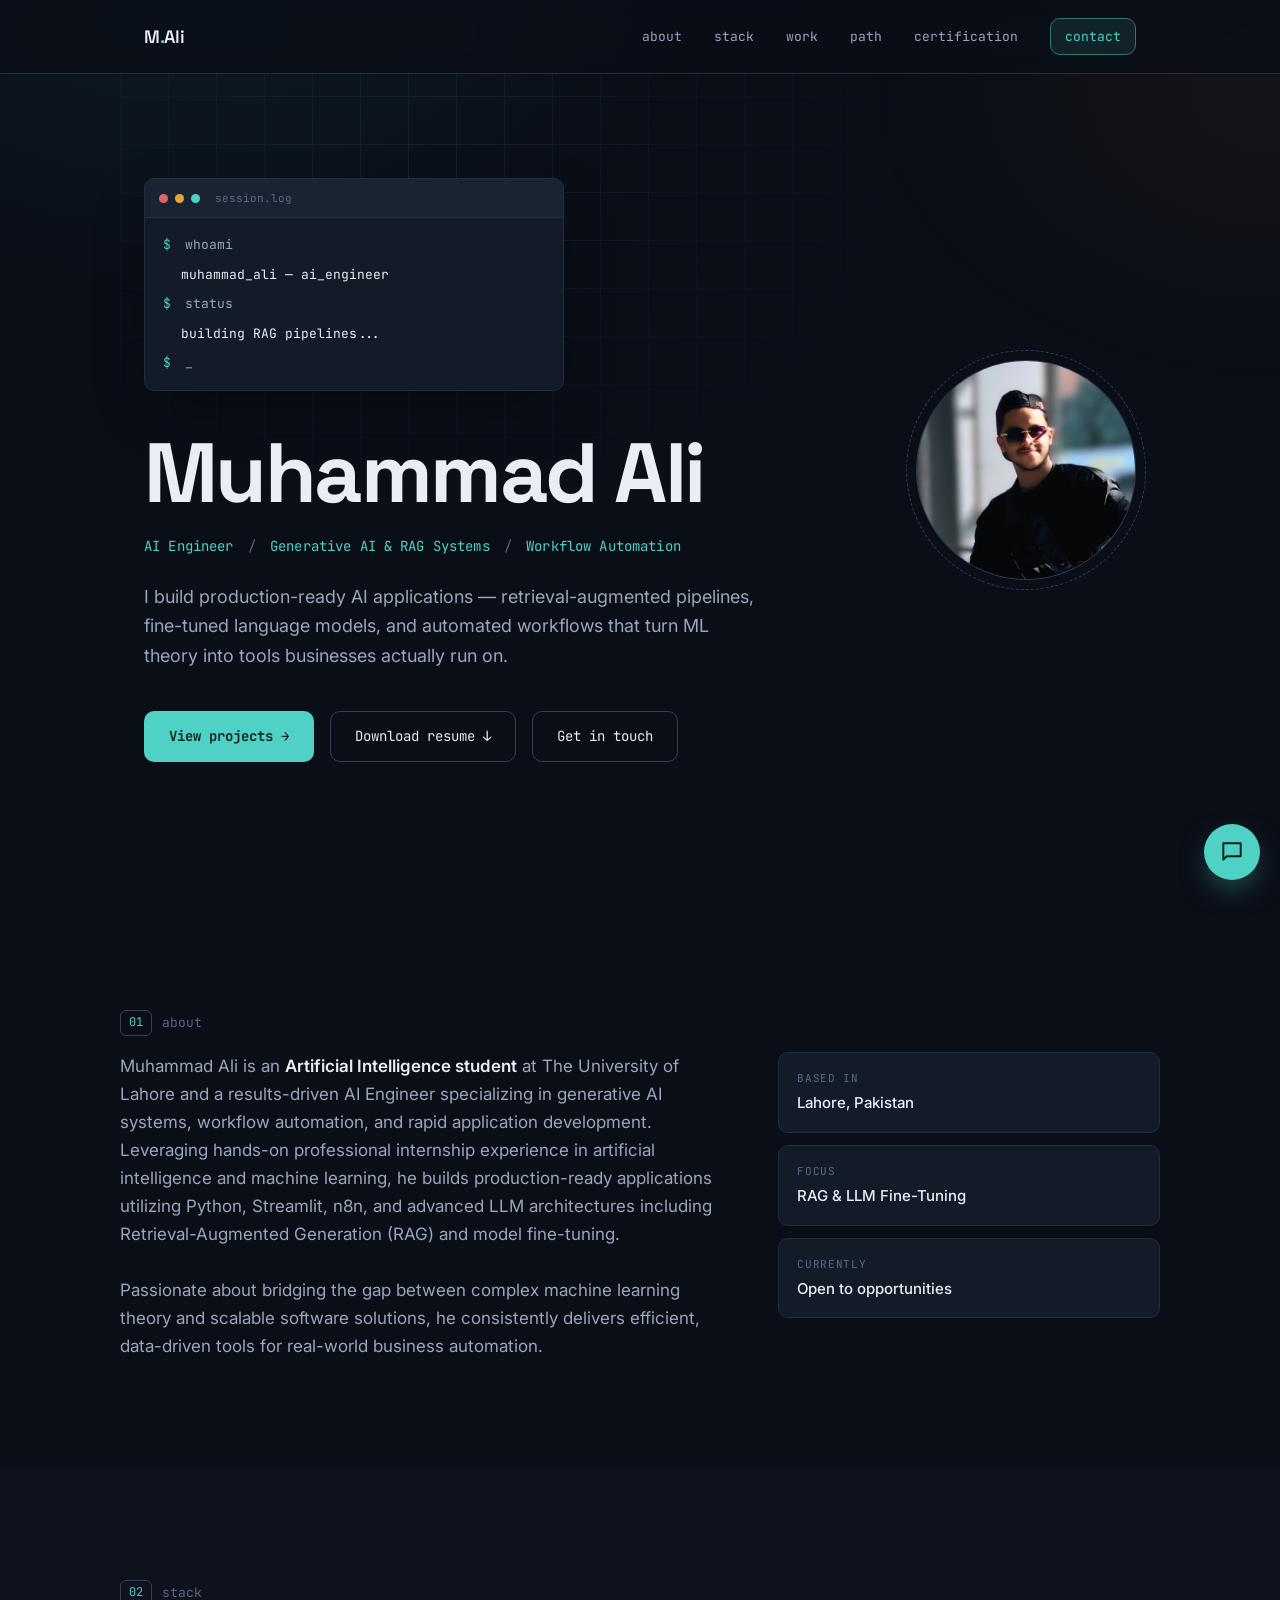
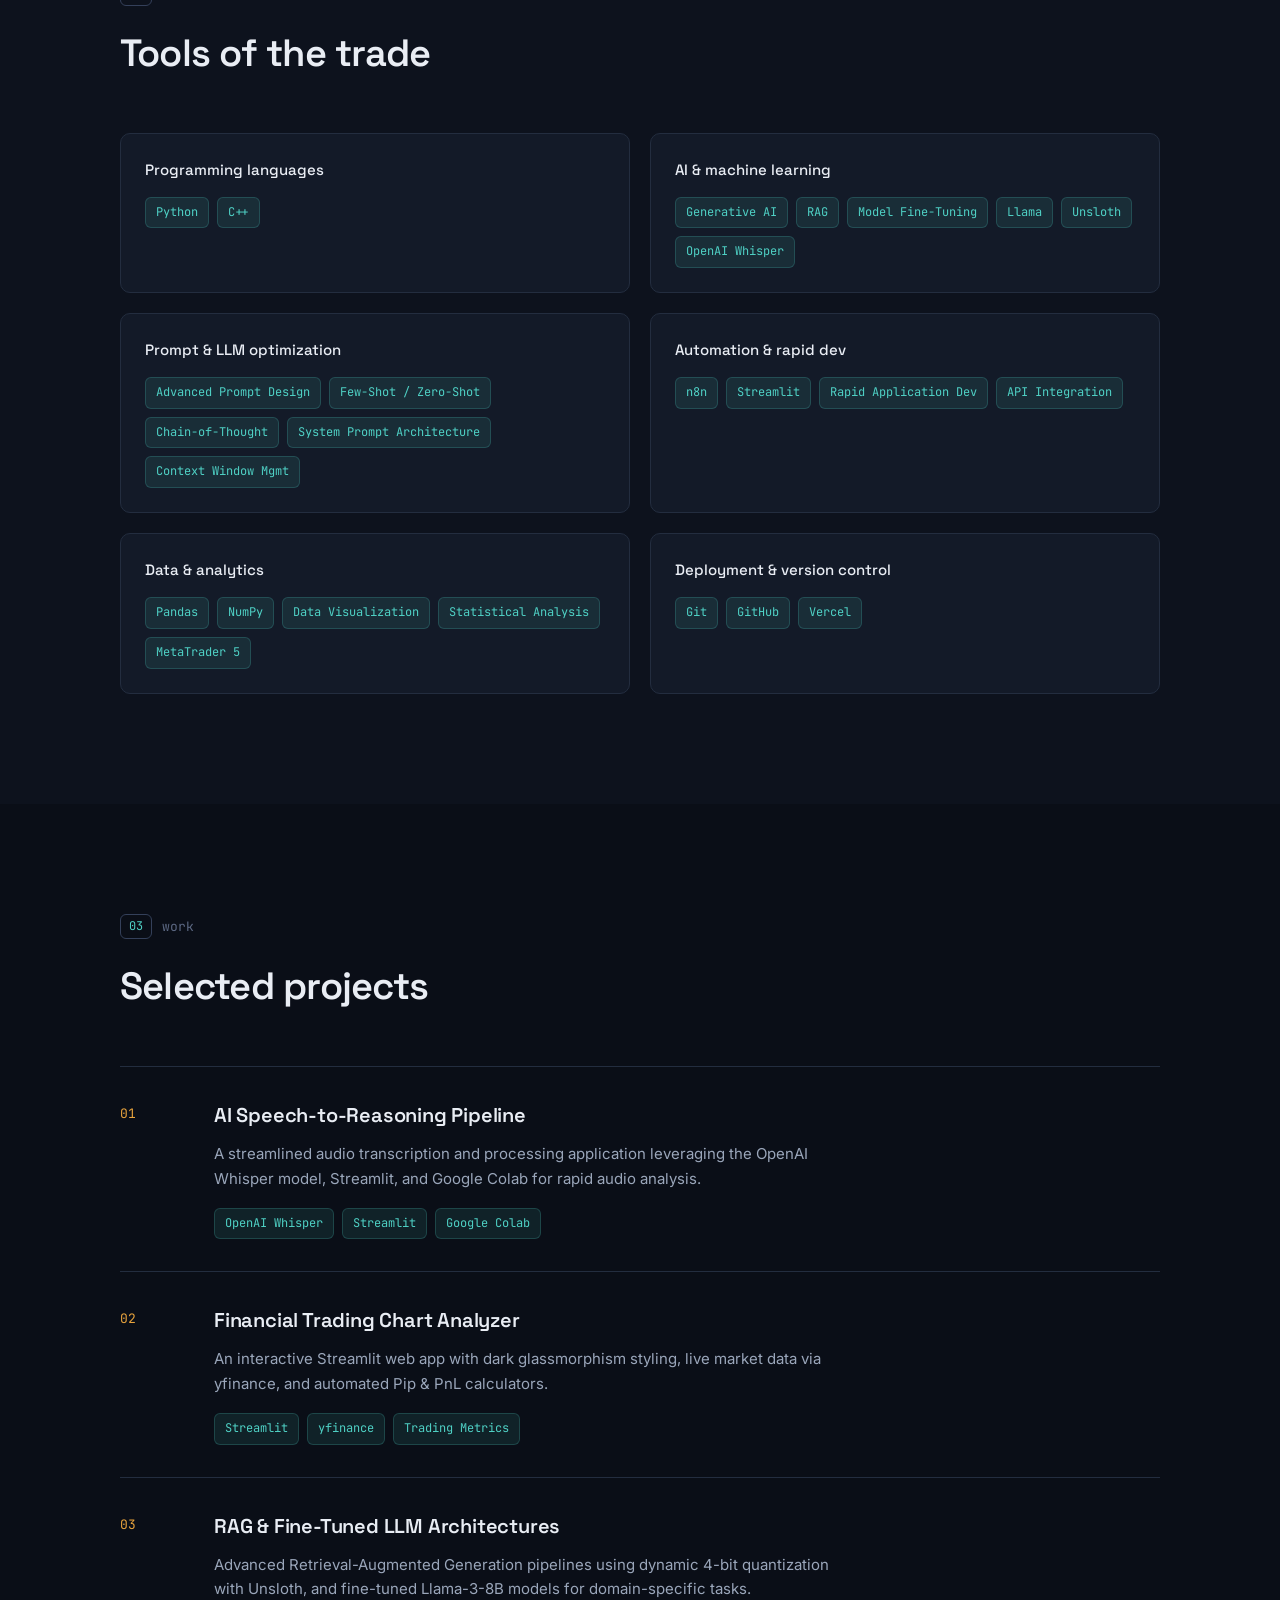
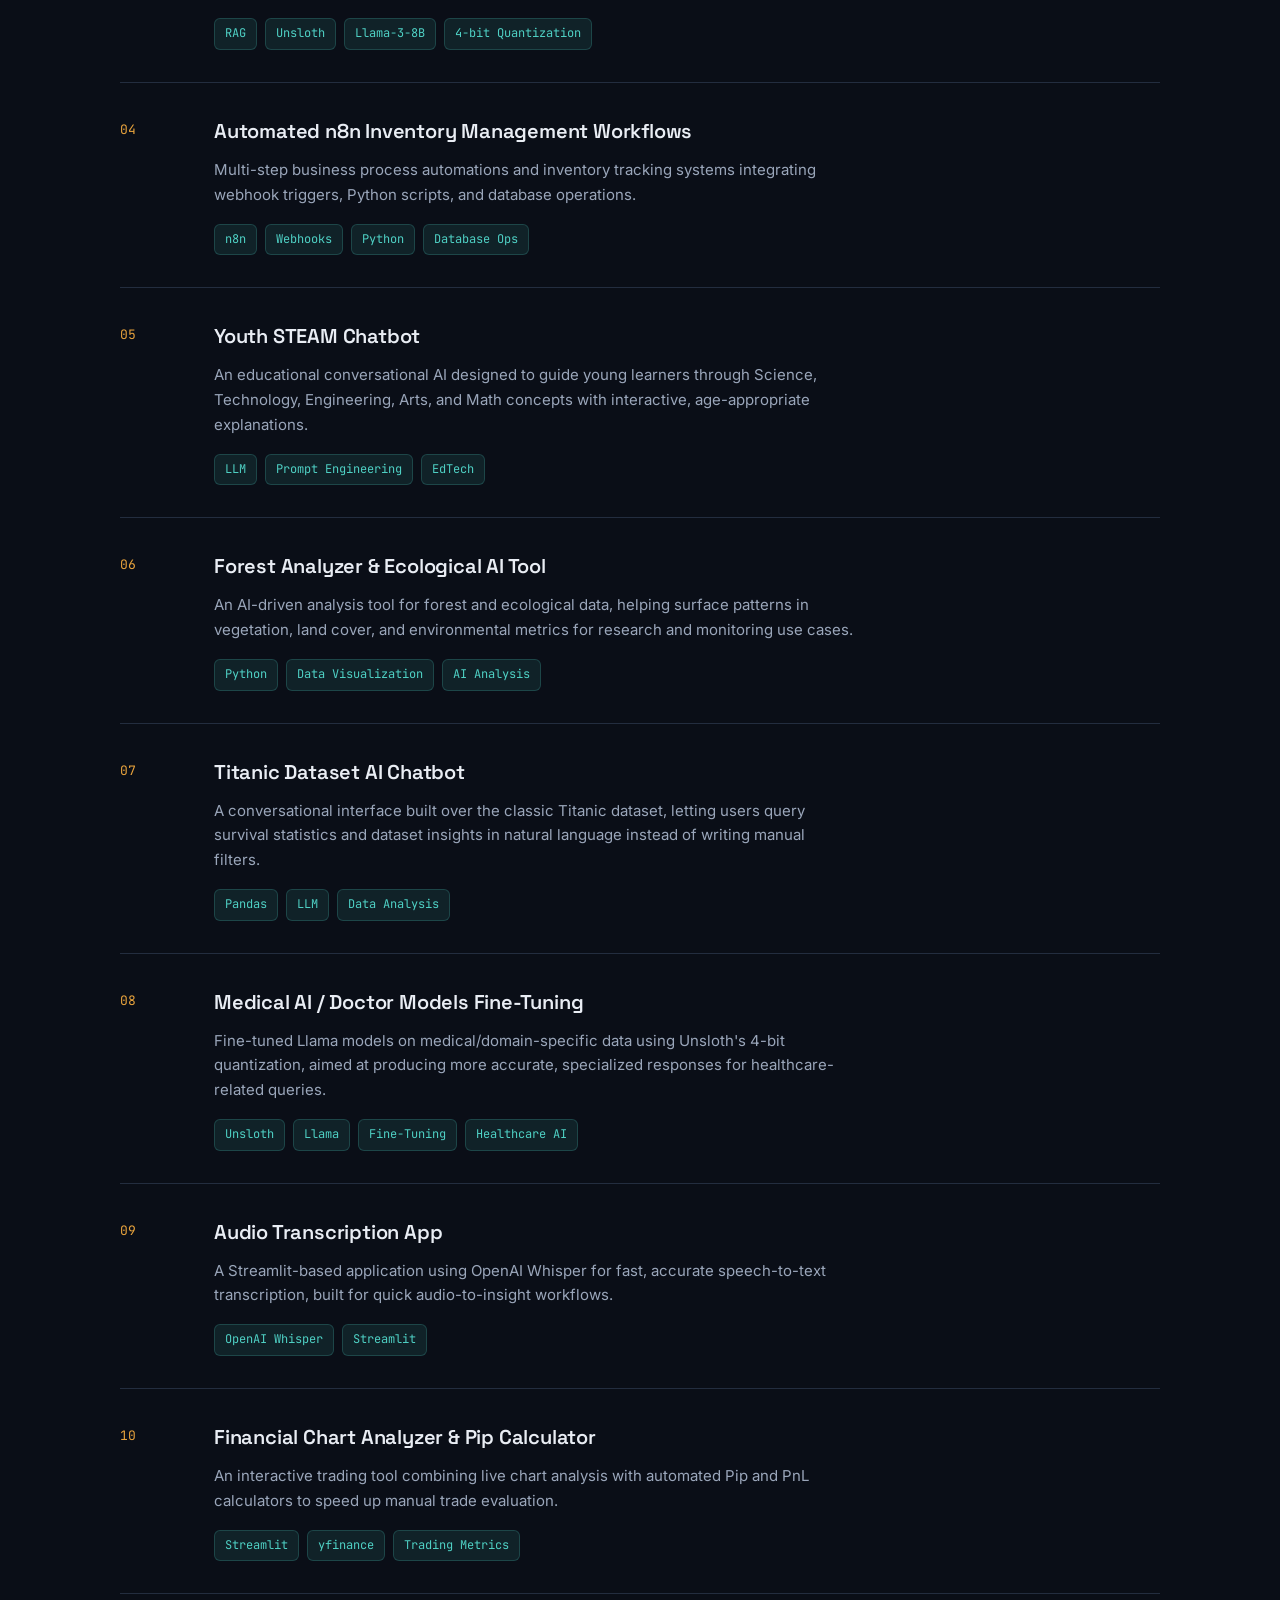
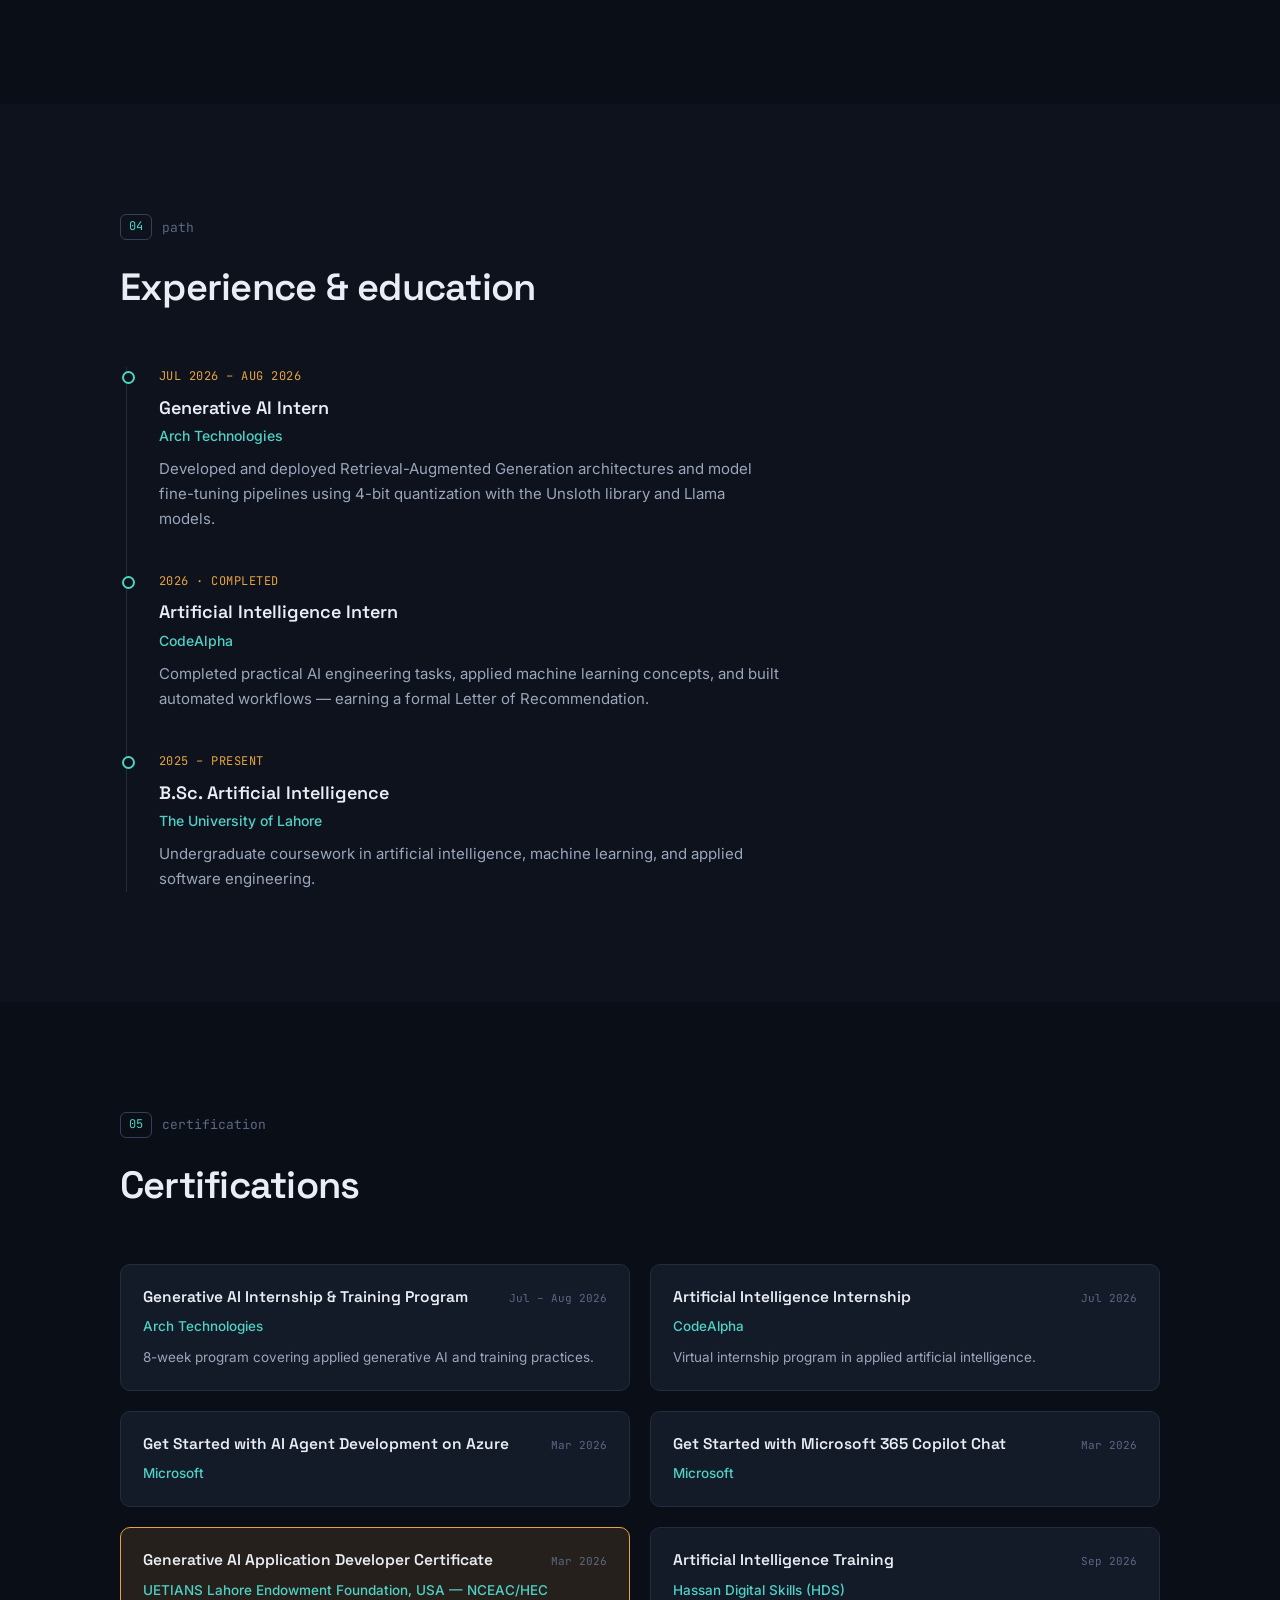
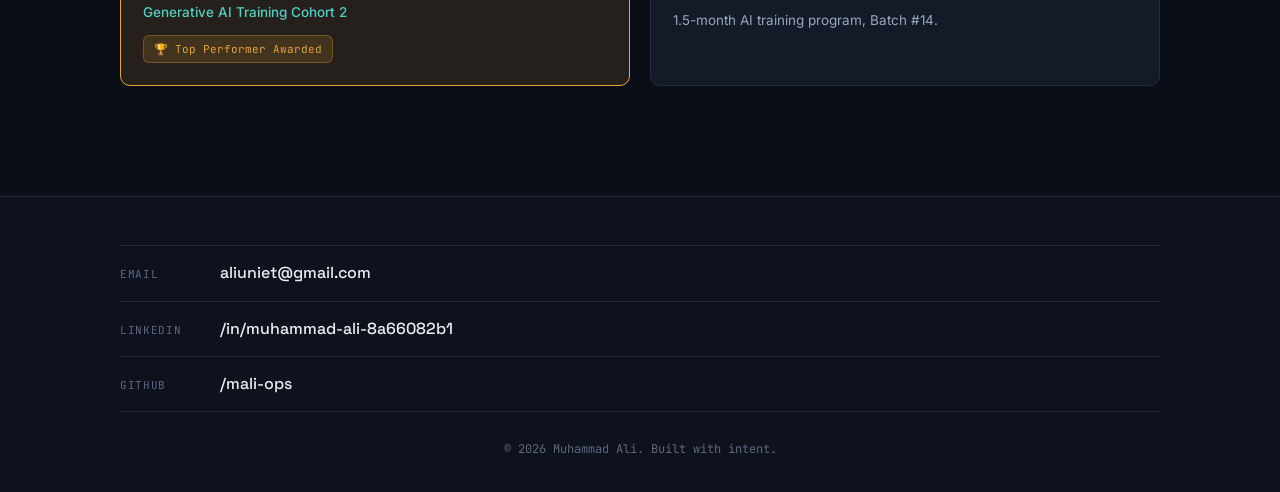
==== commit 1da3d89f: "Update index.html" ====
--- a/index.html
+++ b/index.html
@@ -22,7 +22,7 @@
       <a href="#stack">stack</a>
       <a href="#work">work</a>
       <a href="#path">path</a>
-      <a href="#certs">certs</a>
+      <a href="#certs">certification</a>
       <a href="#" class="nav-cta" data-open-chat>contact</a>
     </div>
     <button class="nav-toggle" id="navToggle" aria-label="Toggle menu" aria-expanded="false">
@@ -321,7 +321,7 @@
   <!-- CERTIFICATIONS -->
   <section id="certs" class="section">
     <div class="section-inner">
-      <div class="eyebrow"><span class="eyebrow-mark">05</span> certs</div>
+      <div class="eyebrow"><span class="eyebrow-mark">05</span> certification</div>
       <h2 class="section-title">Certifications</h2>
 
       <div class="certs-grid">
